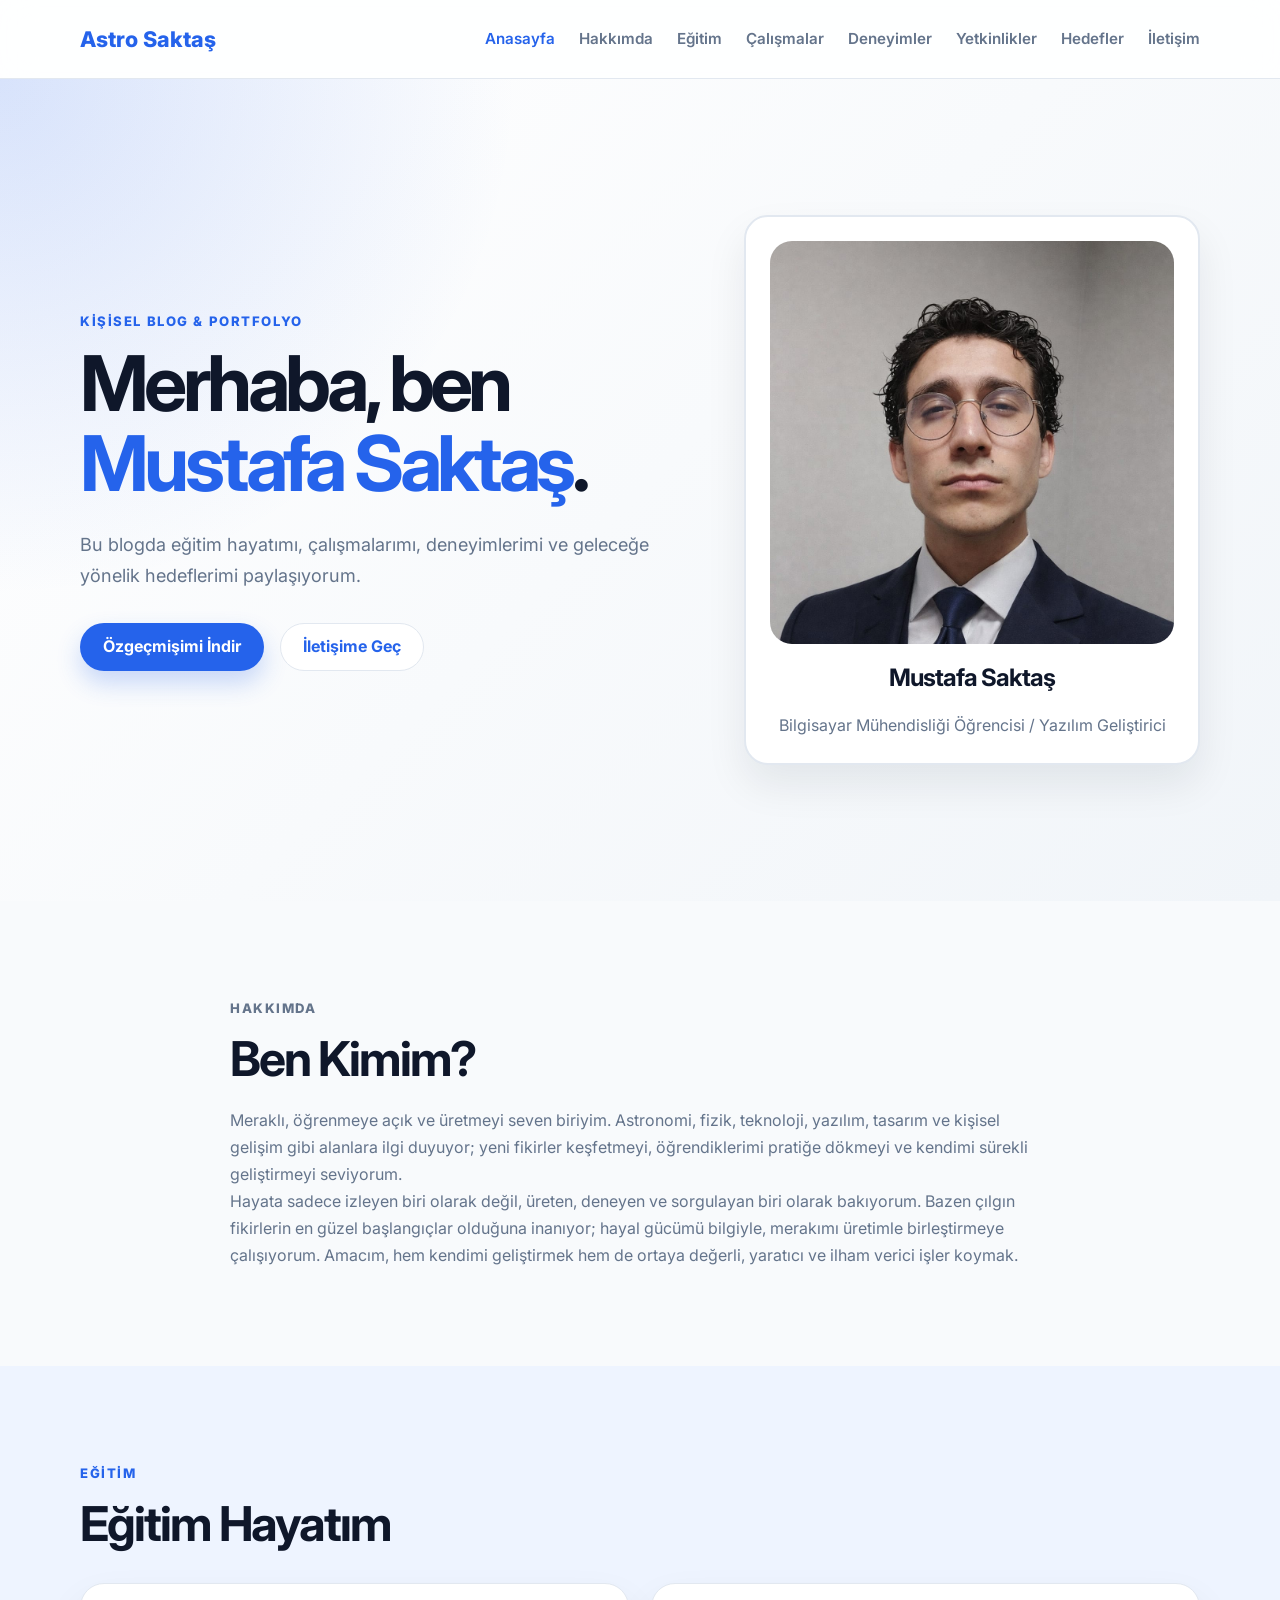
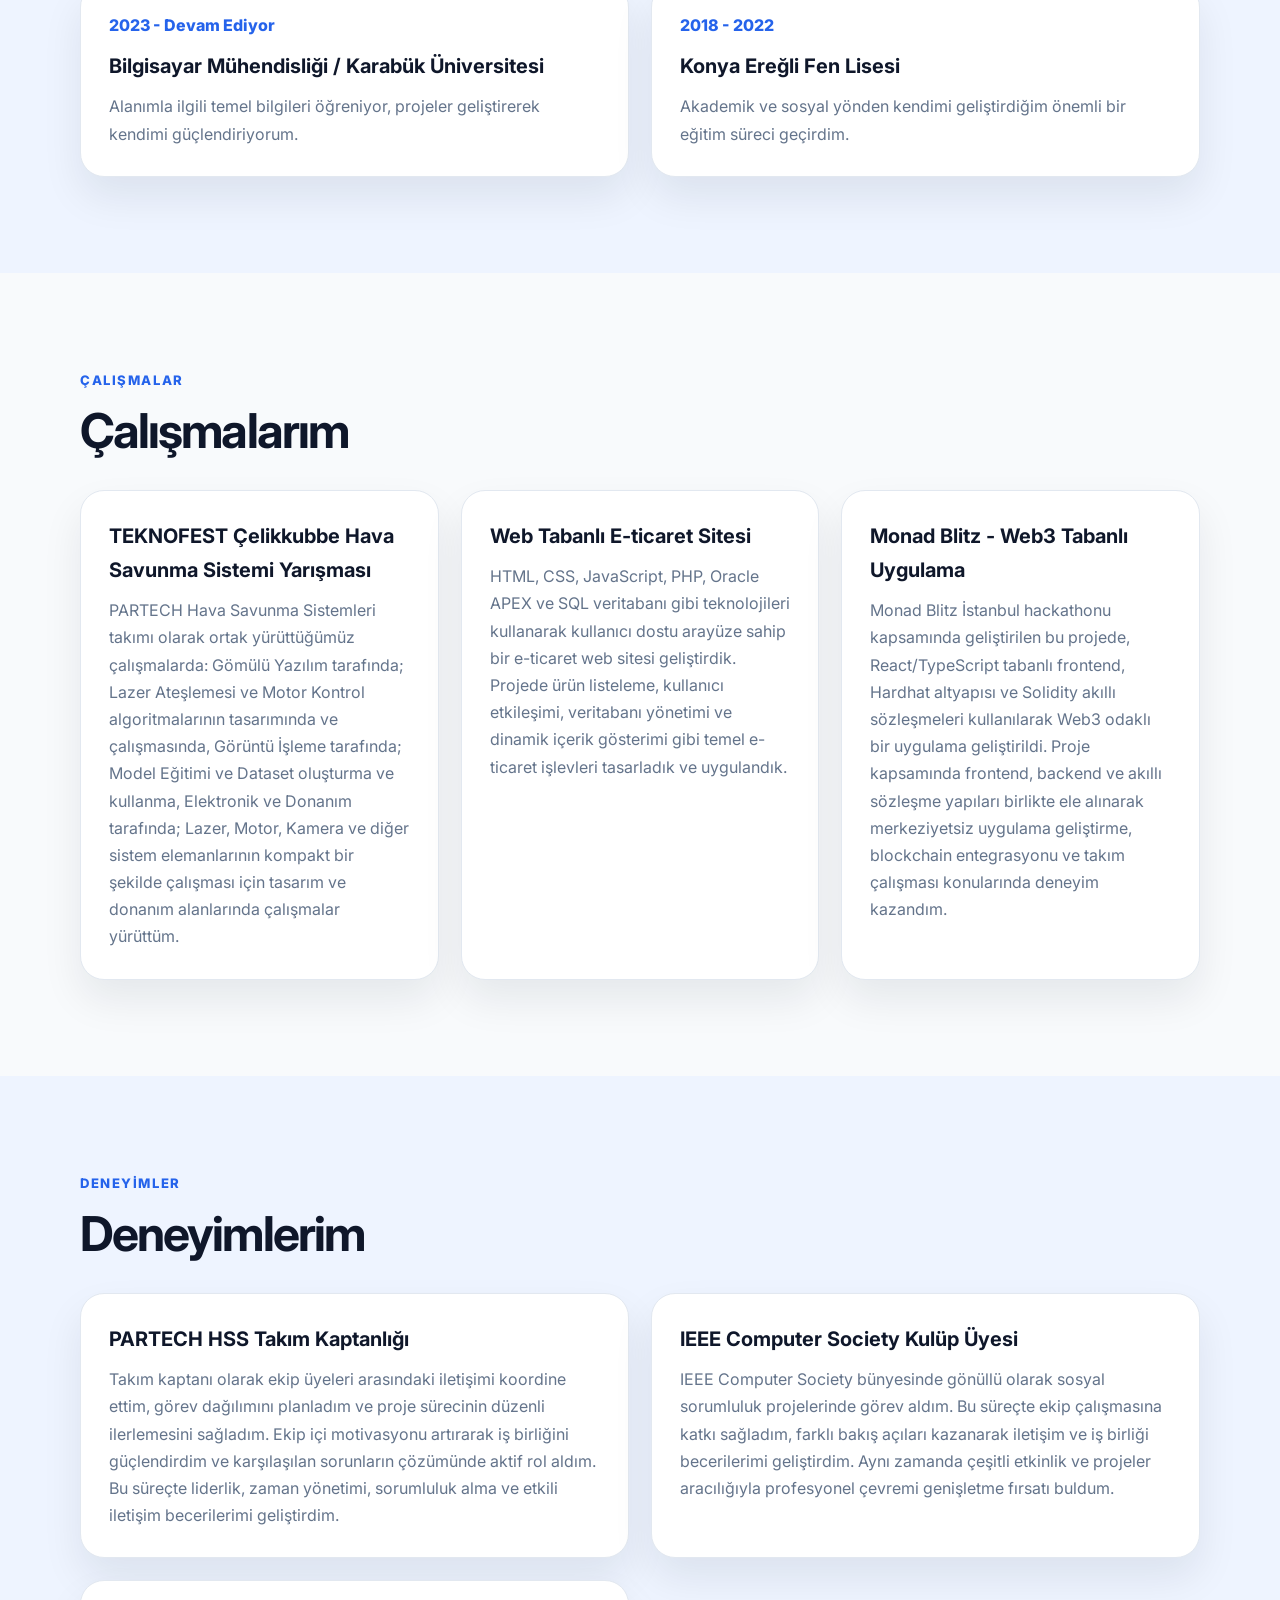
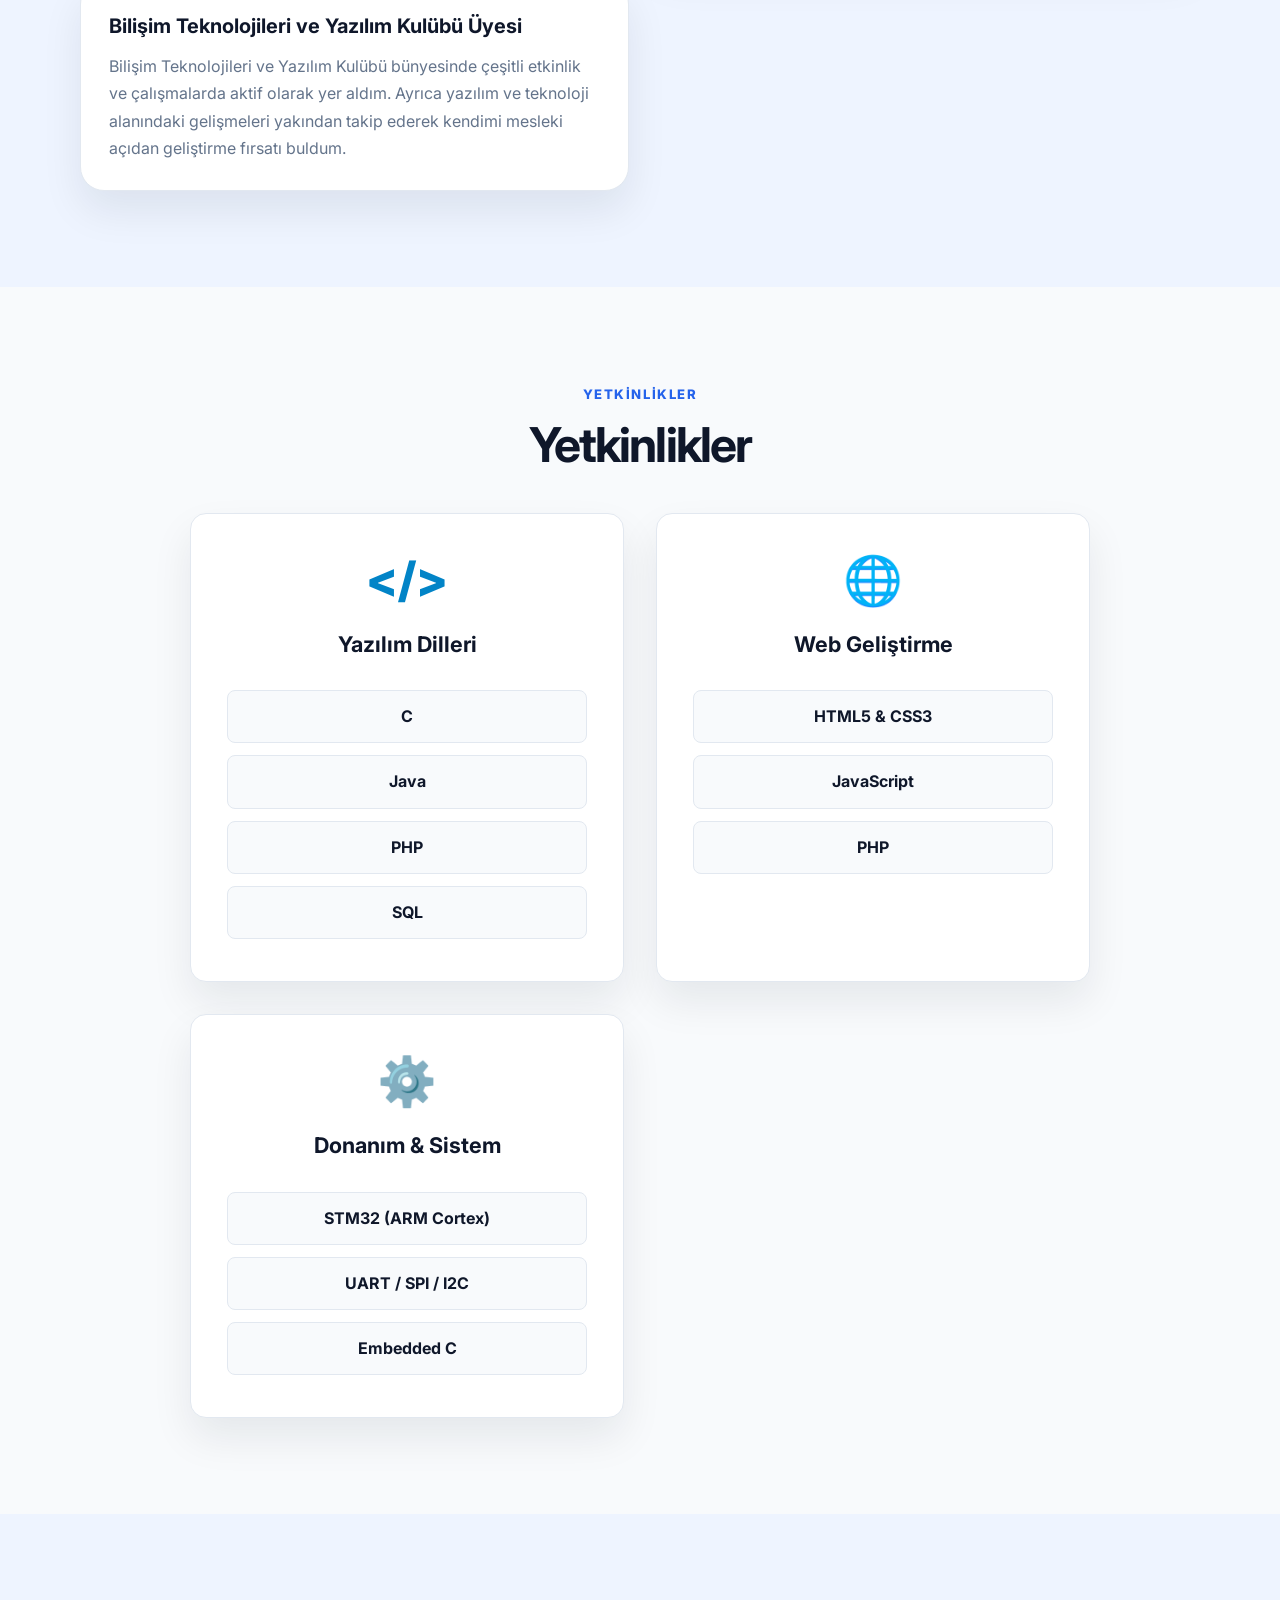
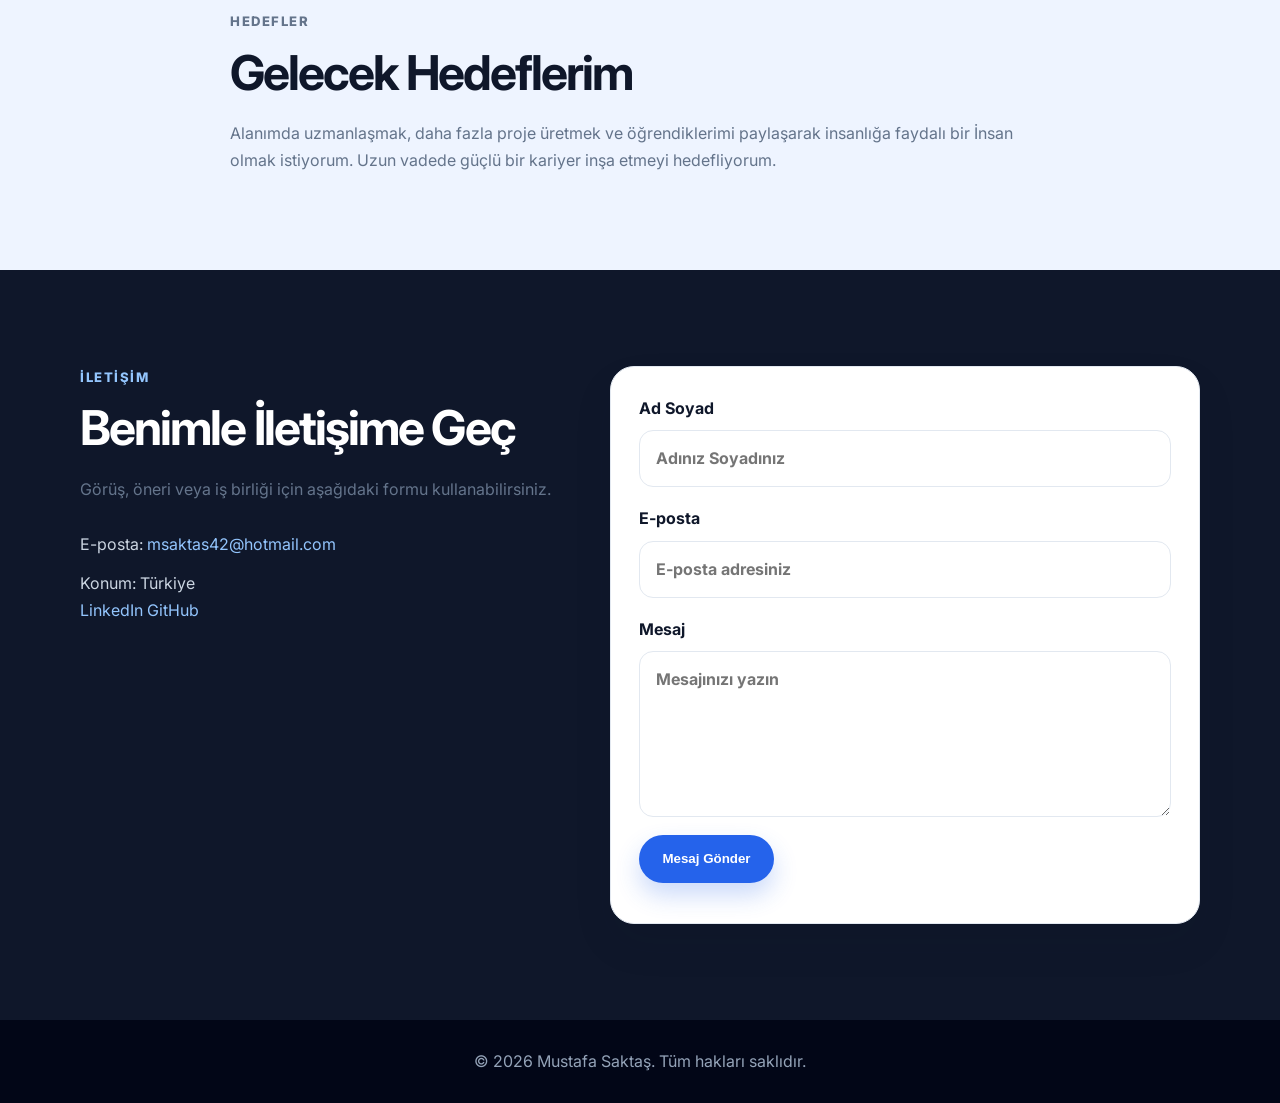
==== index.html @ 137e9236 "Profil fotoğrafı güncelleme testi" ====
<!DOCTYPE html>
<html lang="tr">
<head>
  <meta charset="UTF-8" />
  <meta name="viewport" content="width=device-width, initial-scale=1.0" />
  <title>Astro Saktaş Web Sitesi</title>
  <link rel="stylesheet" href="style.css" />
  <link rel="preconnect" href="https://fonts.googleapis.com">
  <link rel="preconnect" href="https://fonts.gstatic.com" crossorigin>
  <link href="https://fonts.googleapis.com/css2?family=Inter:wght@400;500;600;700;800&display=swap" rel="stylesheet">
</head>
<body>
  <header class="site-header">
    <nav class="navbar container">
      <a href="#anasayfa" class="logo">Astro Saktaş</a>

      <button class="menu-btn" id="menuBtn" aria-label="Menüyü Aç/Kapat">
        <span></span>
        <span></span>
        <span></span>
      </button>

      <ul class="nav-links" id="navLinks">
        <li><a href="#anasayfa">Anasayfa</a></li>
        <li><a href="#hakkimda">Hakkımda</a></li>
        <li><a href="#egitim">Eğitim</a></li>
        <li><a href="#calismalar">Çalışmalar</a></li>
        <li><a href="#deneyimler">Deneyimler</a></li>
        <li><a href="#yetkinlikler">Yetkinlikler</a></li>
        <li><a href="#hedefler">Hedefler</a></li>
        <li><a href="#iletisim">İletişim</a></li>
      </ul>
    </nav>
  </header>

  <main>
    <section id="anasayfa" class="hero section">
      <div class="container hero-grid">
        <div class="hero-content reveal">
          <p class="eyebrow">Kişisel Blog & Portfolyo</p>
          <h1>Merhaba, ben <span>Mustafa Saktaş</span>.</h1>
          <p class="hero-text">
            Bu blogda eğitim hayatımı, çalışmalarımı, deneyimlerimi ve geleceğe yönelik hedeflerimi paylaşıyorum.
          </p>
          <div class="hero-actions"> 
            <a href="assets\files\CV_Mustafa_Saktaş.pdf" class="btn primary" download>Özgeçmişimi İndir</a>
            <a href="#iletisim" class="btn secondary">İletişime Geç</a>
          </div>
        </div>

        <div class="profile-card reveal">
          <img src="assets/img/Saktas0.jpeg" alt="Profil Fotoğrafı" class="profile-img" />
          <div class="profile-info">
            <h2>Mustafa Saktaş</h2>
            <p>Bilgisayar Mühendisliği Öğrencisi / Yazılım Geliştirici</p>
          </div>
        </div>
      </div>
    </section>

    <section id="hakkimda" class="section">
      <div class="container narrow reveal">
        <p class="section-label">Hakkımda</p>
        <h2>Ben Kimim?</h2>
        <p>
          Meraklı, öğrenmeye açık ve üretmeyi seven biriyim. Astronomi, fizik, teknoloji, yazılım, tasarım ve kişisel gelişim gibi alanlara ilgi duyuyor; yeni fikirler keşfetmeyi, öğrendiklerimi pratiğe dökmeyi ve kendimi sürekli geliştirmeyi seviyorum.
        </p>
        <p> 
          Hayata sadece izleyen biri olarak değil, üreten, deneyen ve sorgulayan biri olarak bakıyorum. Bazen çılgın fikirlerin en güzel başlangıçlar olduğuna inanıyor; hayal gücümü bilgiyle, merakımı üretimle birleştirmeye çalışıyorum. Amacım, hem kendimi geliştirmek hem de ortaya değerli, yaratıcı ve ilham verici işler koymak.
        </p>
      </div>
    </section>

    <section id="egitim" class="section alt-bg">
      <div class="container reveal">
        <p class="section-label">Eğitim</p>
        <h2>Eğitim Hayatım</h2>
        <div class="timeline">
          <article class="timeline-item">
            <span>2023 - Devam Ediyor</span>
            <h3>Bilgisayar Mühendisliği / Karabük Üniversitesi</h3>
            <p>Alanımla ilgili temel bilgileri öğreniyor, projeler geliştirerek kendimi güçlendiriyorum.</p>
          </article>
          <article class="timeline-item">
            <span>2018 - 2022</span>
            <h3>Konya Ereğli Fen Lisesi</h3>
            <p>Akademik ve sosyal yönden kendimi geliştirdiğim önemli bir eğitim süreci geçirdim.</p>
          </article>
        </div>
      </div>
    </section>

    <section id="calismalar" class="section">
      <div class="container reveal">
        <p class="section-label">Çalışmalar</p>
        <h2>Çalışmalarım</h2>
        <div class="cards">
          <article class="card">
            <h3>TEKNOFEST Çelikkubbe Hava Savunma Sistemi Yarışması</h3>
            <p>PARTECH Hava Savunma Sistemleri takımı olarak ortak yürüttüğümüz çalışmalarda:
Gömülü Yazılım tarafında; Lazer Ateşlemesi ve Motor Kontrol algoritmalarının tasarımında ve çalışmasında,
Görüntü İşleme tarafında; Model Eğitimi ve Dataset oluşturma ve kullanma,
Elektronik ve Donanım tarafında; Lazer, Motor, Kamera ve diğer sistem elemanlarının kompakt bir şekilde çalışması için tasarım ve donanım alanlarında çalışmalar yürüttüm.</p>
          </article>
          <article class="card">
            <h3>Web Tabanlı E-ticaret Sitesi</h3>
            <p>HTML, CSS, JavaScript, PHP, Oracle APEX ve SQL veritabanı gibi teknolojileri kullanarak kullanıcı dostu arayüze sahip bir e-ticaret web sitesi geliştirdik. Projede ürün listeleme, kullanıcı etkileşimi, veritabanı yönetimi ve dinamik içerik gösterimi gibi temel e-ticaret işlevleri tasarladık ve uygulandık. </p>
          </article>
          <article class="card">
            <h3>Monad Blitz - Web3 Tabanlı Uygulama</h3>
            <p>Monad Blitz İstanbul hackathonu kapsamında geliştirilen bu projede, React/TypeScript tabanlı frontend, Hardhat altyapısı ve Solidity akıllı sözleşmeleri kullanılarak Web3 odaklı bir uygulama geliştirildi. Proje kapsamında frontend, backend ve akıllı sözleşme yapıları birlikte ele alınarak merkeziyetsiz uygulama geliştirme, blockchain entegrasyonu ve takım çalışması konularında deneyim kazandım.</p>
          </article>
        </div>
      </div>
    </section>

    <section id="deneyimler" class="section alt-bg">
      <div class="container reveal">
        <p class="section-label">Deneyimler</p>
        <h2>Deneyimlerim</h2>
        <div class="experience-list">
          <article>
            <h3>PARTECH HSS Takım Kaptanlığı</h3>
            <p>Takım kaptanı olarak ekip üyeleri arasındaki iletişimi koordine ettim, görev dağılımını planladım ve proje sürecinin düzenli ilerlemesini sağladım. Ekip içi motivasyonu artırarak iş birliğini güçlendirdim ve karşılaşılan sorunların çözümünde aktif rol aldım. Bu süreçte liderlik, zaman yönetimi, sorumluluk alma ve etkili iletişim becerilerimi geliştirdim.</p>
          </article>
          <article>
            <h3>IEEE Computer Society Kulüp Üyesi</h3>
            <p>IEEE Computer Society bünyesinde gönüllü olarak sosyal sorumluluk projelerinde görev aldım. Bu süreçte ekip çalışmasına katkı sağladım, farklı bakış açıları kazanarak iletişim ve iş birliği becerilerimi geliştirdim. Aynı zamanda çeşitli etkinlik ve projeler aracılığıyla profesyonel çevremi genişletme fırsatı buldum.</p>
          </article>
          <article>
            <h3>Bilişim Teknolojileri ve Yazılım Kulübü Üyesi</h3>
            <p>Bilişim Teknolojileri ve Yazılım Kulübü bünyesinde çeşitli etkinlik ve çalışmalarda aktif olarak yer aldım. Ayrıca yazılım ve teknoloji alanındaki gelişmeleri yakından takip ederek kendimi mesleki açıdan geliştirme fırsatı buldum.</p>
          </article>
        </div>
      </div>
    </section>

    <section id="yetkinlikler" class="section skills-section">
      <div class="container reveal">
        <p class="section-label">Yetkinlikler</p>
        <h2>Yetkinlikler</h2>
      
        <div class="skills-grid">
          <article class="skill-card">
            <div class="skill-icon">&lt;/&gt;</div>
            <h3>Yazılım Dilleri</h3>
          
            <div class="skill-list">
              <span>C</span>
              <span>Java</span>
              <span>PHP</span>
              <span>SQL</span>
            </div>
          </article>
        
          <article class="skill-card">
            <div class="skill-icon">🌐</div>
            <h3>Web Geliştirme</h3>
          
            <div class="skill-list">
              <span>HTML5 & CSS3</span>
              <span>JavaScript</span>
              <span>PHP</span>
            </div>
          </article>
        
          <article class="skill-card">
            <div class="skill-icon">⚙️</div>
            <h3>Donanım & Sistem</h3>
          
            <div class="skill-list">
              <span>STM32 (ARM Cortex)</span>
              <span>UART / SPI / I2C</span>
              <span>Embedded C</span>
            </div>
          </article>
        </div>
      </div>
    </section>

    <section id="hedefler" class="section alt-bg">
      <div class="container narrow reveal">
        <p class="section-label">Hedefler</p>
        <h2>Gelecek Hedeflerim</h2>
        <p>
          Alanımda uzmanlaşmak, daha fazla proje üretmek ve öğrendiklerimi paylaşarak insanlığa faydalı bir İnsan olmak istiyorum. Uzun vadede güçlü bir kariyer inşa etmeyi hedefliyorum.
        </p>
      </div>
    </section>

    <section id="iletisim" class="section contact-section">
      <div class="container contact-grid reveal">
        <div>
          <p class="section-label">İletişim</p>
          <h2>Benimle İletişime Geç</h2>
          <p>Görüş, öneri veya iş birliği için aşağıdaki formu kullanabilirsiniz.</p>
          <ul class="contact-info">
            <li>E-posta: <a href="mailto:msaktas42@hotmail.com">msaktas42@hotmail.com</a></li>
            <li>Konum: Türkiye</li>
          </ul>

          <div class="social-links">
            <a href="https://www.linkedin.com/in/msaktas" target="_blank" rel="noopener noreferrer">
              LinkedIn
            </a>
            <a href="https://github.com/MustafaSaktas" target="_blank" rel="noopener noreferrer">
              GitHub
            </a>
          </div>
        </div>

        <form class="contact-form" id="contactForm">
          <label>
            Ad Soyad
            <input type="text" name="name" placeholder="Adınız Soyadınız" required />
          </label>
          <label>
            E-posta
            <input type="email" name="email" placeholder="E-posta adresiniz" required />
          </label>
          <label>
            Mesaj
            <textarea name="message" rows="5" placeholder="Mesajınızı yazın" required></textarea>
          </label>
          <button type="submit" class="btn primary">Mesaj Gönder</button>
          <p class="form-message" id="formMessage"></p>
        </form>
      </div>
    </section>
  </main>

  <footer class="footer">
    <div class="container">
      <p>© <span id="year"></span> Mustafa Saktaş. Tüm hakları saklıdır.</p>
    </div>
  </footer>

  <script src="script.js"></script>
</body>
</html>
---- style.css ----
:root {
  --bg: #f8fafc;
  --surface: #ffffff;
  --text: #0f172a;
  --muted: #64748b;
  --primary: #2563eb;
  --primary-dark: #1d4ed8;
  --border: #e2e8f0;
  --shadow: 0 20px 40px rgba(15, 23, 42, 0.08);
  --radius: 24px;
}

* {
  box-sizing: border-box;
  margin: 0;
  padding: 0;
}

html {
  scroll-behavior: smooth;
}

body {
  font-family: "Inter", Arial, sans-serif;
  background: var(--bg);
  color: var(--text);
  line-height: 1.7;
}

img {
  max-width: 100%;
  display: block;
}

a {
  color: inherit;
  text-decoration: none;
}

.container {
  width: min(1120px, 92%);
  margin: 0 auto;
}

.narrow {
  max-width: 820px;
}

.section {
  padding: 96px 0;
}

.alt-bg {
  background: #eef4ff;
}

.site-header {
  position: sticky;
  top: 0;
  z-index: 100;
  background: rgba(255, 255, 255, 0.86);
  backdrop-filter: blur(16px);
  border-bottom: 1px solid var(--border);
}

.navbar {
  min-height: 78px;
  display: flex;
  align-items: center;
  justify-content: space-between;
}

.logo {
  font-weight: 800;
  font-size: 1.35rem;
  color: var(--primary);
}

.nav-links {
  list-style: none;
  display: flex;
  align-items: center;
  gap: 24px;
}

.nav-links a {
  font-size: 0.95rem;
  font-weight: 600;
  color: var(--muted);
  transition: color 0.2s ease;
}

.nav-links a:hover,
.nav-links a.active {
  color: var(--primary);
}

.menu-btn {
  display: none;
  flex-direction: column;
  gap: 5px;
  border: 0;
  background: transparent;
  cursor: pointer;
}

.menu-btn span {
  width: 28px;
  height: 3px;
  border-radius: 999px;
  background: var(--text);
}

.hero {
  min-height: calc(100vh - 78px);
  display: flex;
  align-items: center;
  background:
    radial-gradient(circle at top left, rgba(37, 99, 235, 0.18), transparent 34%),
    linear-gradient(135deg, #ffffff 0%, #f1f5f9 100%);
}

.hero-grid {
  display: grid;
  grid-template-columns: 1.15fr 0.85fr;
  gap: 48px;
  align-items: center;
}

.eyebrow,
.section-label {
  color: var(--primary);
  font-weight: 800;
  text-transform: uppercase;
  letter-spacing: 0.12em;
  font-size: 0.82rem;
  margin-bottom: 12px;
}

.hero h1 {
  font-size: clamp(2.4rem, 6vw, 5rem);
  line-height: 1.05;
  letter-spacing: -0.06em;
  margin-bottom: 24px;
}

.hero h1 span {
  color: var(--primary);
}

.hero-text {
  color: var(--muted);
  font-size: 1.13rem;
  max-width: 620px;
  margin-bottom: 32px;
}

.hero-actions {
  display: flex;
  gap: 16px;
  flex-wrap: wrap;
}

.btn {
  display: inline-flex;
  align-items: center;
  justify-content: center;
  min-height: 48px;
  padding: 0 22px;
  border-radius: 999px;
  font-weight: 700;
  border: 1px solid transparent;
  cursor: pointer;
  transition: transform 0.2s ease, box-shadow 0.2s ease, background 0.2s ease;
}

.btn:hover {
  transform: translateY(-2px);
}

.btn.primary {
  color: #ffffff;
  background: var(--primary);
  box-shadow: 0 12px 24px rgba(37, 99, 235, 0.24);
}

.btn.primary:hover {
  background: var(--primary-dark);
}

.btn.secondary {
  background: #ffffff;
  color: var(--primary);
  border-color: var(--border);
}

.profile-card {
  background: var(--surface);
  border: 2px solid var(--border);
  border-radius: var(--radius);
  padding: 24px;
  box-shadow: var(--shadow);
  text-align: center;
}

.profile-img {
  width: 100%;
  aspect-ratio: 1 / 1;
  object-fit: cover;
  border-radius: 22px;
  background: #dbeafe;
}

.profile-info {
  padding-top: 20px;
}

.profile-info h2 {
  font-size: 1.5rem;
}

.profile-info p {
  color: var(--muted);
}

h2 {
  font-size: clamp(2rem, 4vw, 3rem);
  line-height: 1.15;
  letter-spacing: -0.04em;
  margin-bottom: 20px;
}

.timeline,
.cards,
.experience-list {
  display: grid;
  gap: 22px;
  margin-top: 32px;
}

.timeline {
  grid-template-columns: repeat(2, 1fr);
}

.cards {
  grid-template-columns: repeat(3, 1fr);
}

.experience-list {
  grid-template-columns: repeat(2, 1fr);
}

.timeline-item,
.card,
.experience-list article,
.contact-form {
  background: var(--surface);
  border: 1px solid var(--border);
  border-radius: var(--radius);
  padding: 28px;
  box-shadow: var(--shadow);
}

.timeline-item span {
  display: inline-block;
  color: var(--primary);
  font-weight: 800;
  margin-bottom: 10px;
}

.card h3,
.timeline-item h3,
.experience-list h3 {
  margin-bottom: 10px;
  font-size: 1.25rem;
}

.card p,
.timeline-item p,
.experience-list p,
.narrow p,
.contact-grid p {
  color: var(--muted);
}

.contact-section {
  background: #0f172a;
  color: #ffffff;
}

.contact-section .section-label,
.contact-section a {
  color: #93c5fd;
}

.contact-grid {
  display: grid;
  grid-template-columns: 0.9fr 1.1fr;
  gap: 48px;
  align-items: start;
}

.contact-info {
  list-style: none;
  margin-top: 28px;
  display: grid;
  gap: 12px;
  color: #cbd5e1;
}

.contact-form {
  color: var(--text);
}

.contact-form label {
  display: grid;
  gap: 8px;
  font-weight: 700;
  margin-bottom: 18px;
}

input,
textarea {
  width: 100%;
  border: 1px solid var(--border);
  border-radius: 14px;
  padding: 14px 16px;
  font: inherit;
  outline: none;
  transition: border 0.2s ease, box-shadow 0.2s ease;
}

input:focus,
textarea:focus {
  border-color: var(--primary);
  box-shadow: 0 0 0 4px rgba(37, 99, 235, 0.12);
}

.form-message {
  margin-top: 12px;
  color: var(--primary) !important;
  font-weight: 700;
}

.footer {
  padding: 28px 0;
  background: #020617;
  color: #94a3b8;
  text-align: center;
}

.reveal {
  opacity: 0;
  transform: translateY(24px);
  transition: opacity 0.7s ease, transform 0.7s ease;
}

.reveal.visible {
  opacity: 1;
  transform: translateY(0);
}

@media (max-width: 900px) {
  .menu-btn {
    display: flex;
  }

  .nav-links {
    position: absolute;
    top: 78px;
    left: 0;
    right: 0;
    padding: 24px;
    background: #ffffff;
    border-bottom: 1px solid var(--border);
    flex-direction: column;
    align-items: flex-start;
    transform: translateY(-130%);
    opacity: 0;
    pointer-events: none;
    transition: 0.25s ease;
  }

  .nav-links.open {
    transform: translateY(0);
    opacity: 1;
    pointer-events: auto;
  }

  .hero-grid,
  .contact-grid,
  .timeline,
  .cards,
  .experience-list {
    grid-template-columns: 1fr;
  }

  .hero {
    padding-top: 56px;
  }
}

@media (max-width: 560px) {
  .section {
    padding: 72px 0;
  }

  .hero-actions {
    flex-direction: column;
  }

  .btn {
    width: 100%;
  }
}

.card,
.timeline-item,
.experience-list article,
.profile-card,
.skill-card {
  transition: transform 0.25s ease, box-shadow 0.25s ease, border-color 0.25s ease;
}

.card:hover,
.timeline-item:hover,
.experience-list article:hover,
.profile-card:hover,
.skill-card:hover {
  transform: translateY(-8px);
  border-color: rgba(37, 99, 235, 0.45);
  box-shadow: 0 24px 50px rgba(37, 99, 235, 0.14);
}

.skills-section {
  background: #f8fafc;
}

.skills-section h2,
.skills-section .section-label {
  text-align: center;
}

.skills-grid {
  display: grid;
  grid-template-columns: repeat(2, minmax(260px, 1fr));
  gap: 32px;
  margin-top: 40px;
  max-width: 900px;
  margin-left: auto;
  margin-right: auto;
}

.skill-card {
  background: var(--surface);
  border: 1px solid var(--border);
  border-radius: 16px;
  padding: 42px 36px;
  text-align: center;
  box-shadow: var(--shadow);
}

.skill-icon {
  color: #0284c7;
  font-size: 3rem;
  line-height: 1;
  margin-bottom: 22px;
  font-weight: 800;
}

.skill-card h3 {
  font-size: 1.35rem;
  margin-bottom: 28px;
  color: var(--text);
}

.skill-list {
  display: grid;
  gap: 12px;
}

.skill-list span {
  display: block;
  padding: 12px 16px;
  border: 1px solid var(--border);
  border-radius: 8px;
  background: #f8fafc;
  color: var(--text);
  font-weight: 700;
  transition: transform 0.25s ease, color 0.25s ease, border-color 0.25s ease, background 0.25s ease;
}

.skill-list span:hover {
  color: var(--primary);
  border-color: rgba(37, 99, 235, 0.6);
  background: #eff6ff;
  transform: translateY(-2px);
}

.skill-card:nth-child(3) {
  grid-column: 1 / 2;
}

@media (max-width: 768px) {
  .skills-grid {
    grid-template-columns: 1fr;
  }

  .skill-card:nth-child(3) {
    grid-column: auto;
  }

  .skill-card {
    padding: 34px 24px;
  }
}
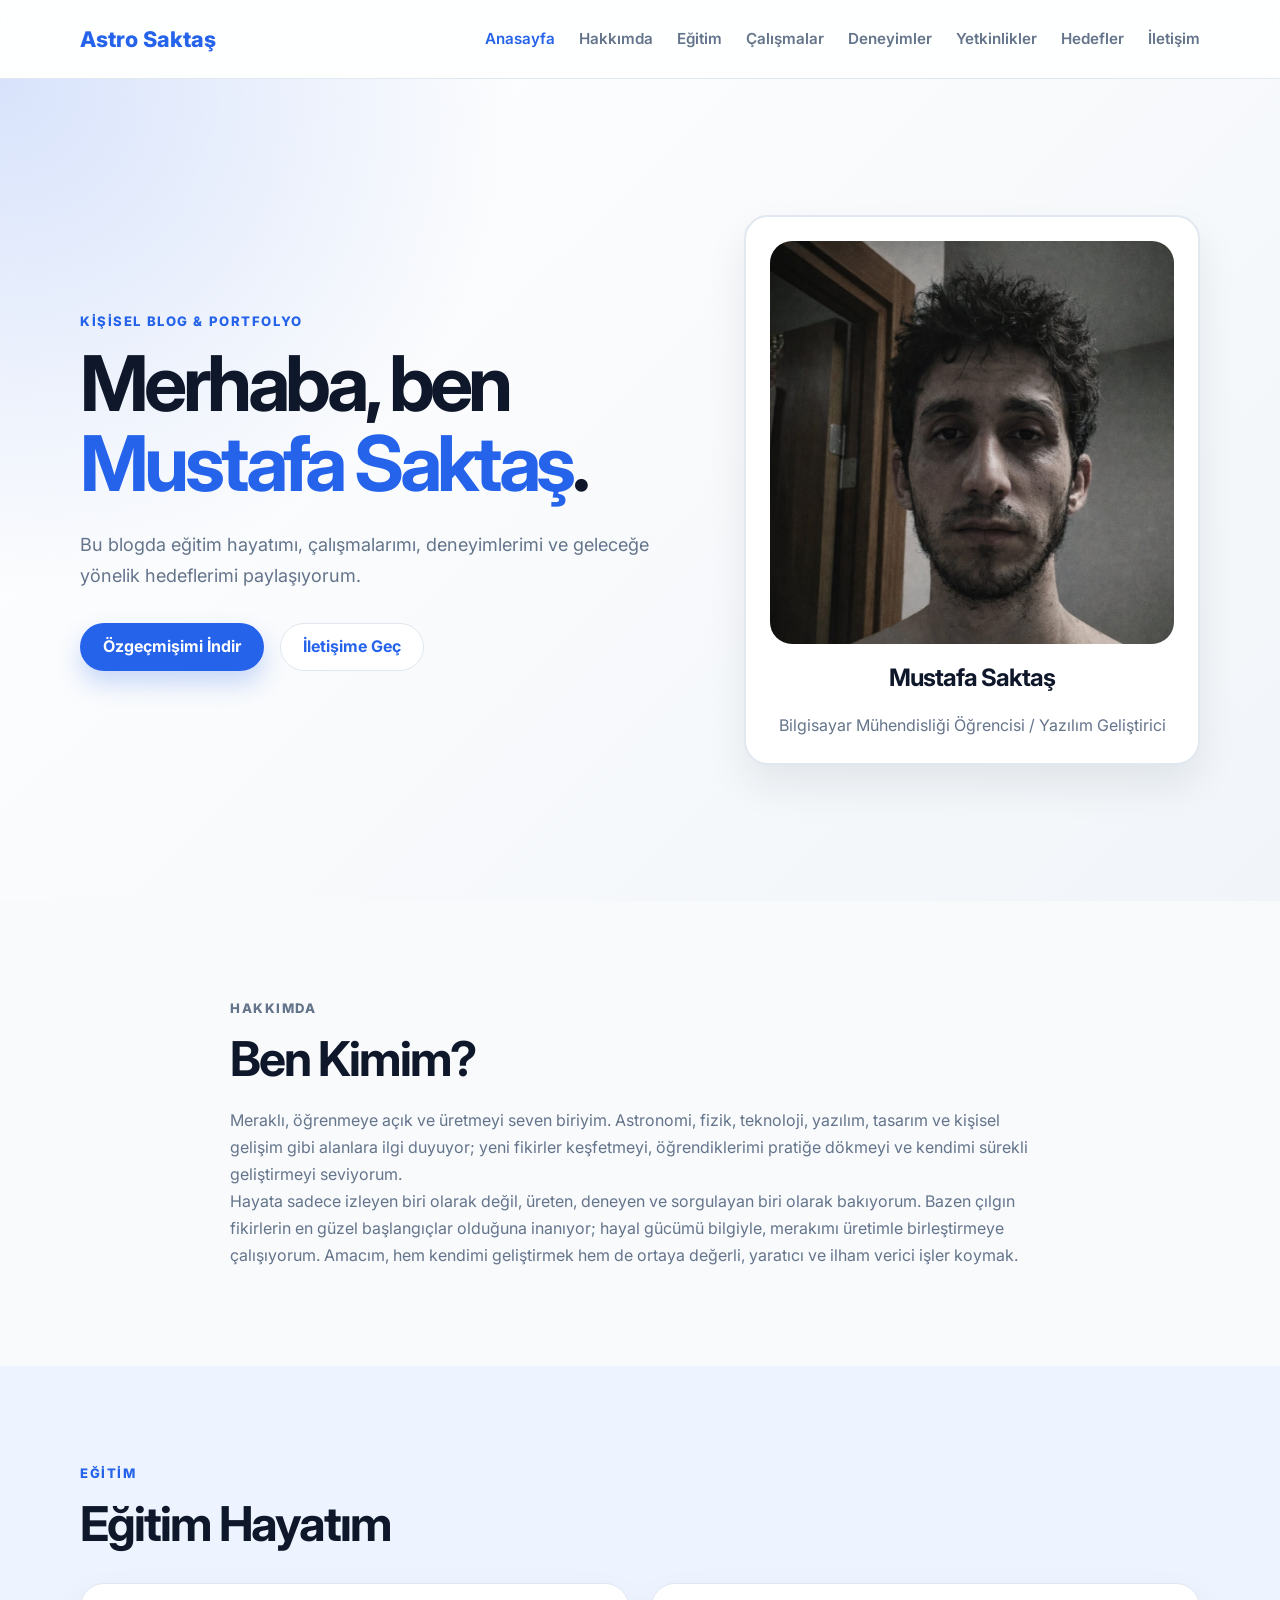
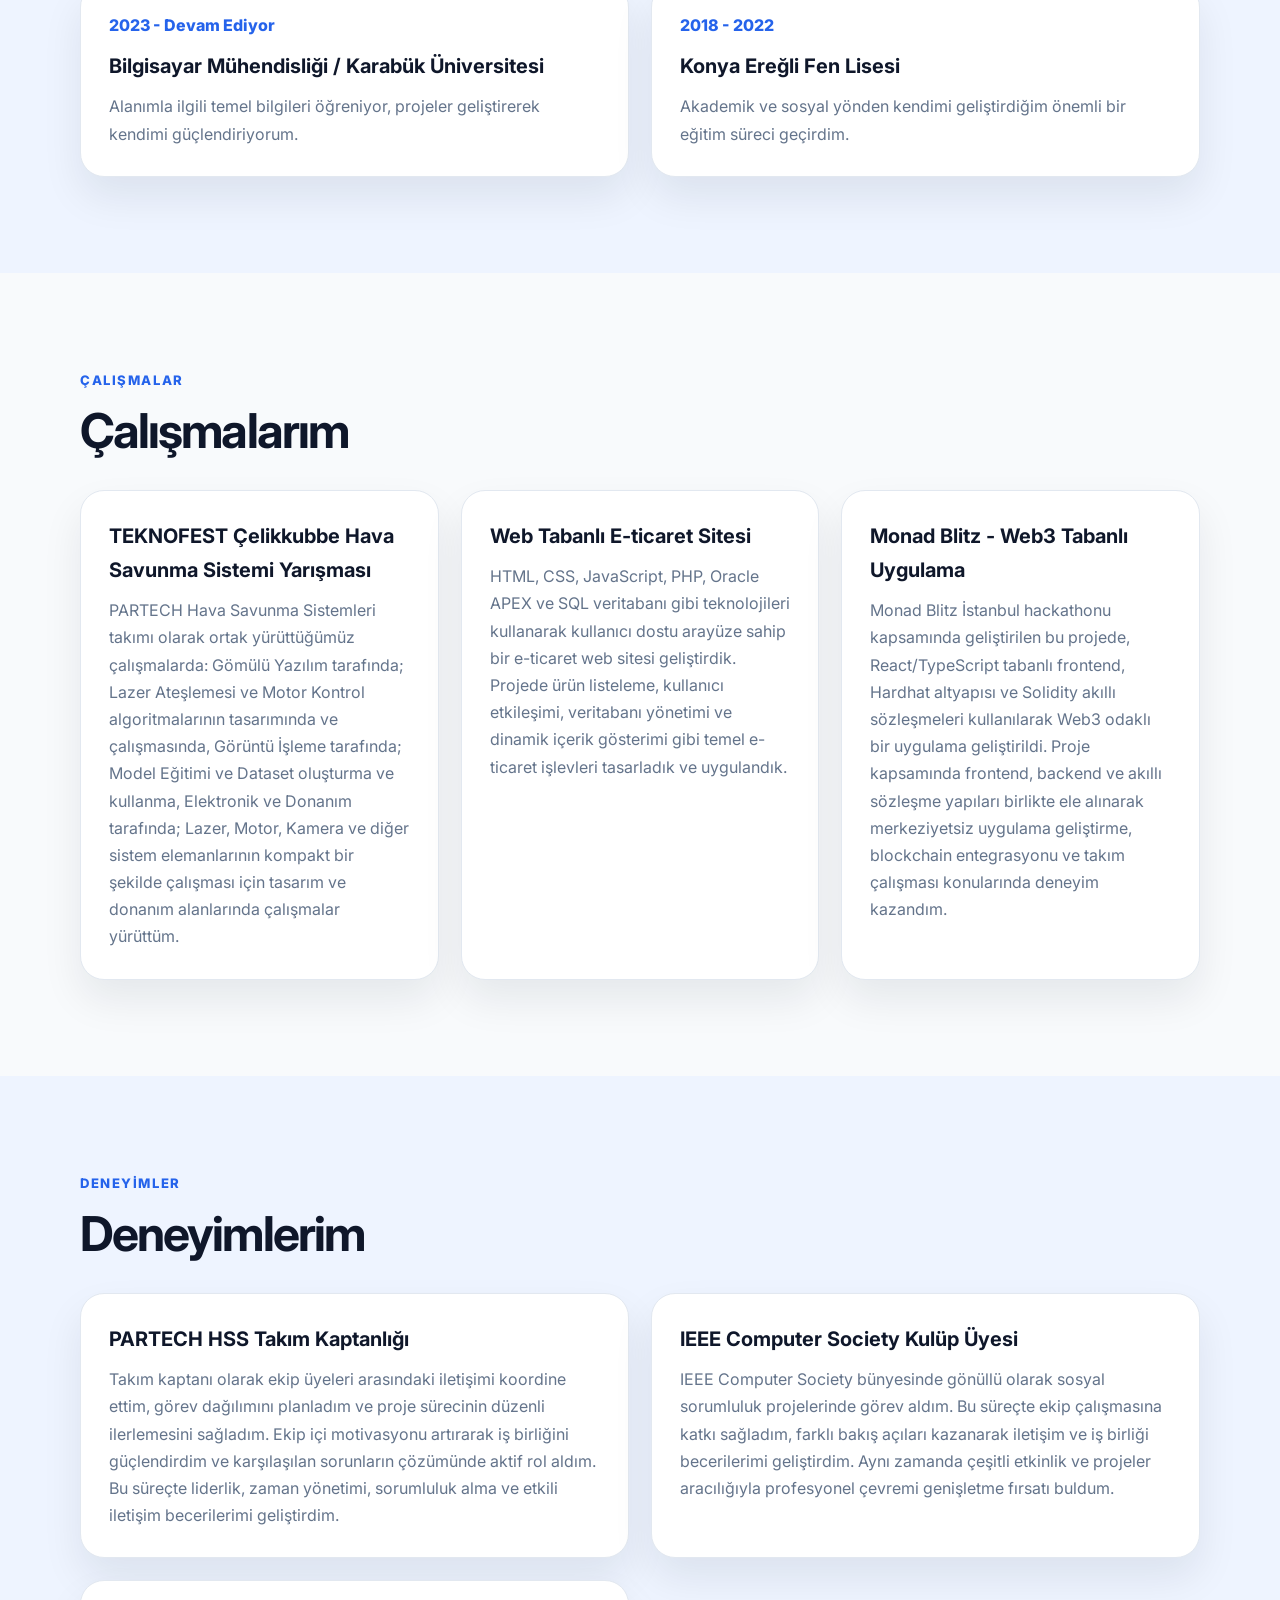
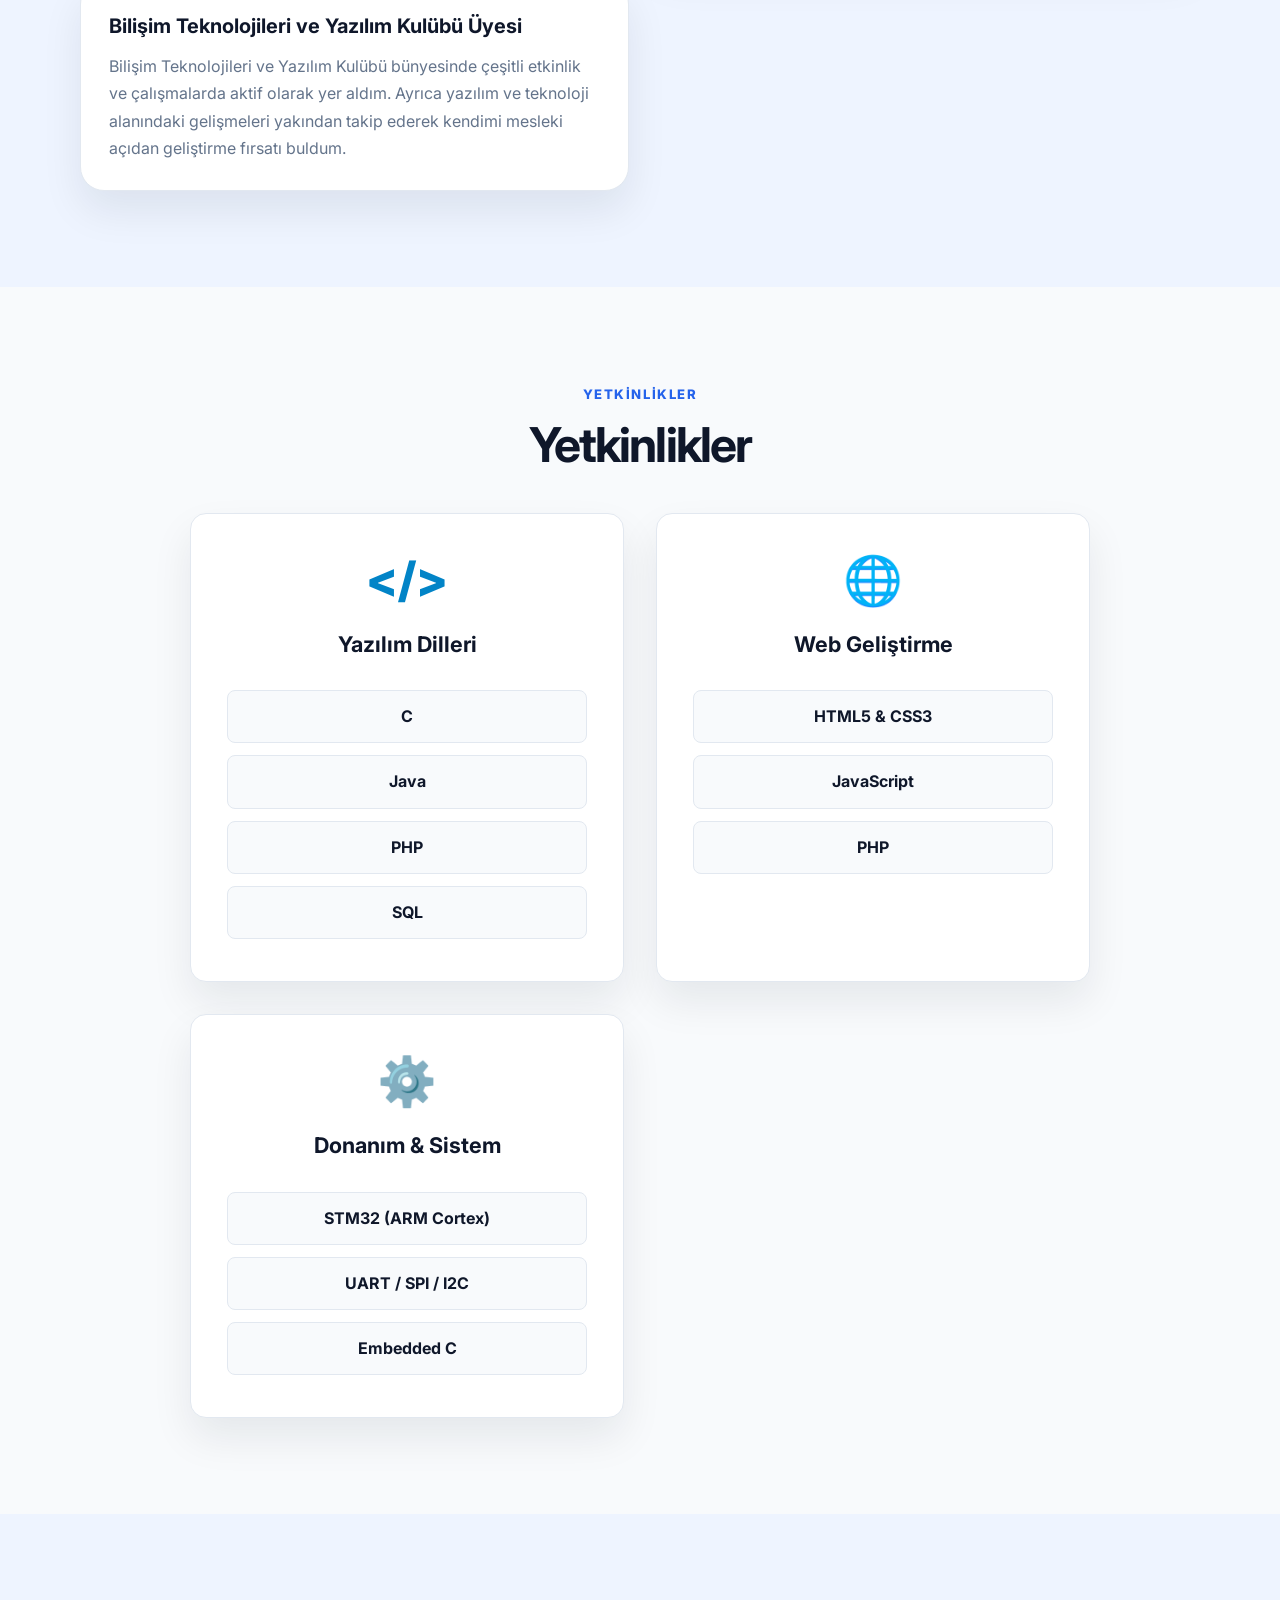
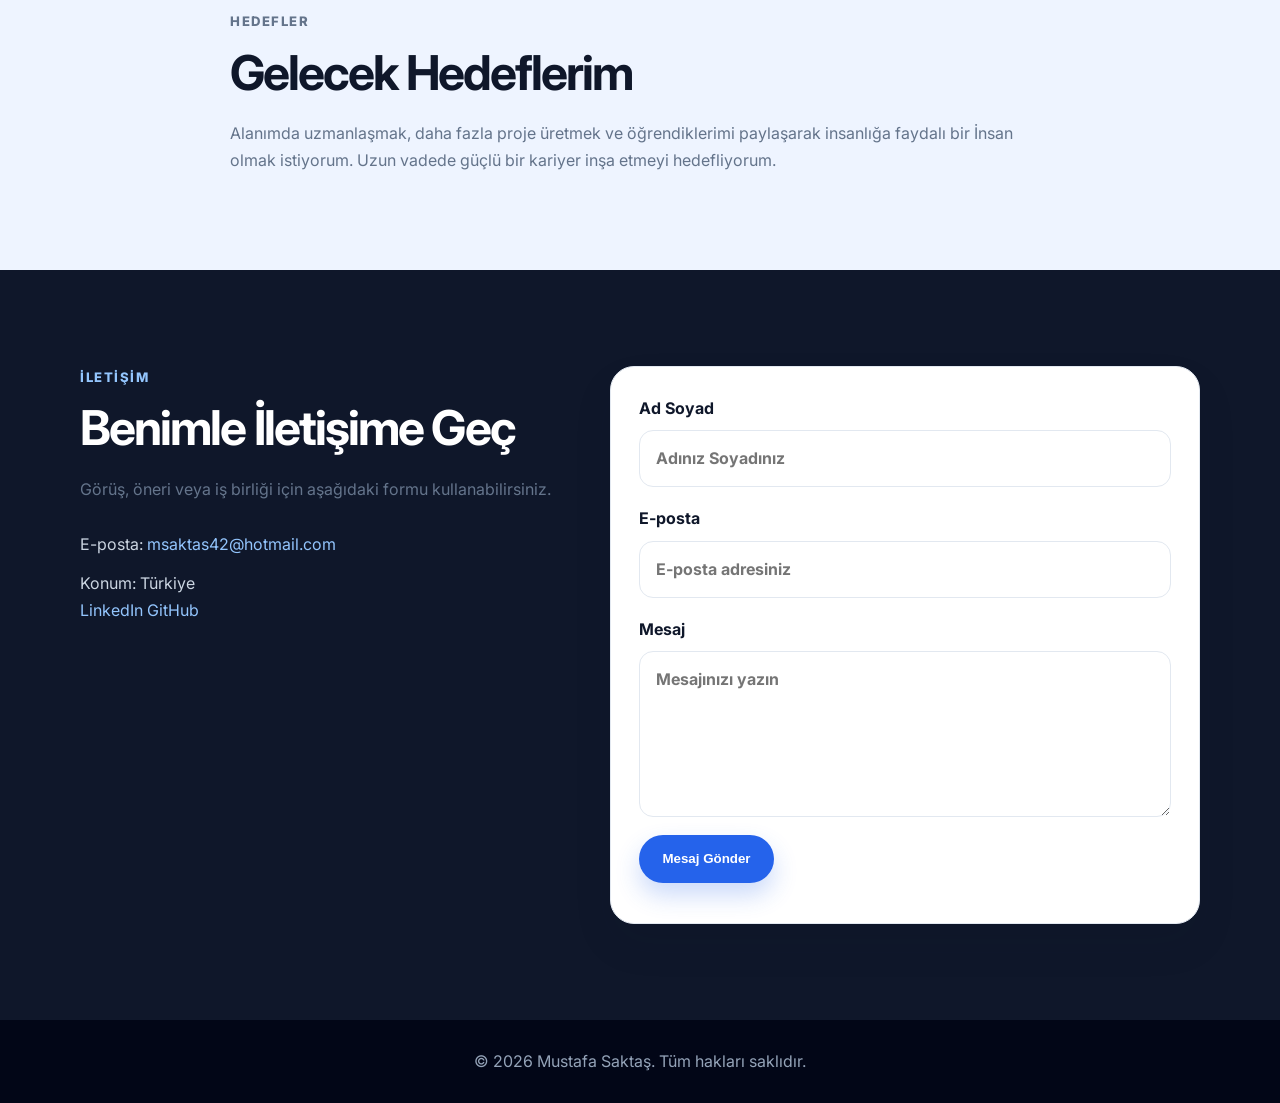
==== commit 47291f44: "Fotoğraf güncellemesi test2" ====
--- a/index.html
+++ b/index.html
@@ -49,7 +49,7 @@
         </div>
 
         <div class="profile-card reveal">
-          <img src="assets/img/Saktas0.jpeg" alt="Profil Fotoğrafı" class="profile-img" />
+          <img src="assets/img/Saktas1.jpeg" alt="Profil Fotoğrafı" class="profile-img" />
           <div class="profile-info">
             <h2>Mustafa Saktaş</h2>
             <p>Bilgisayar Mühendisliği Öğrencisi / Yazılım Geliştirici</p>
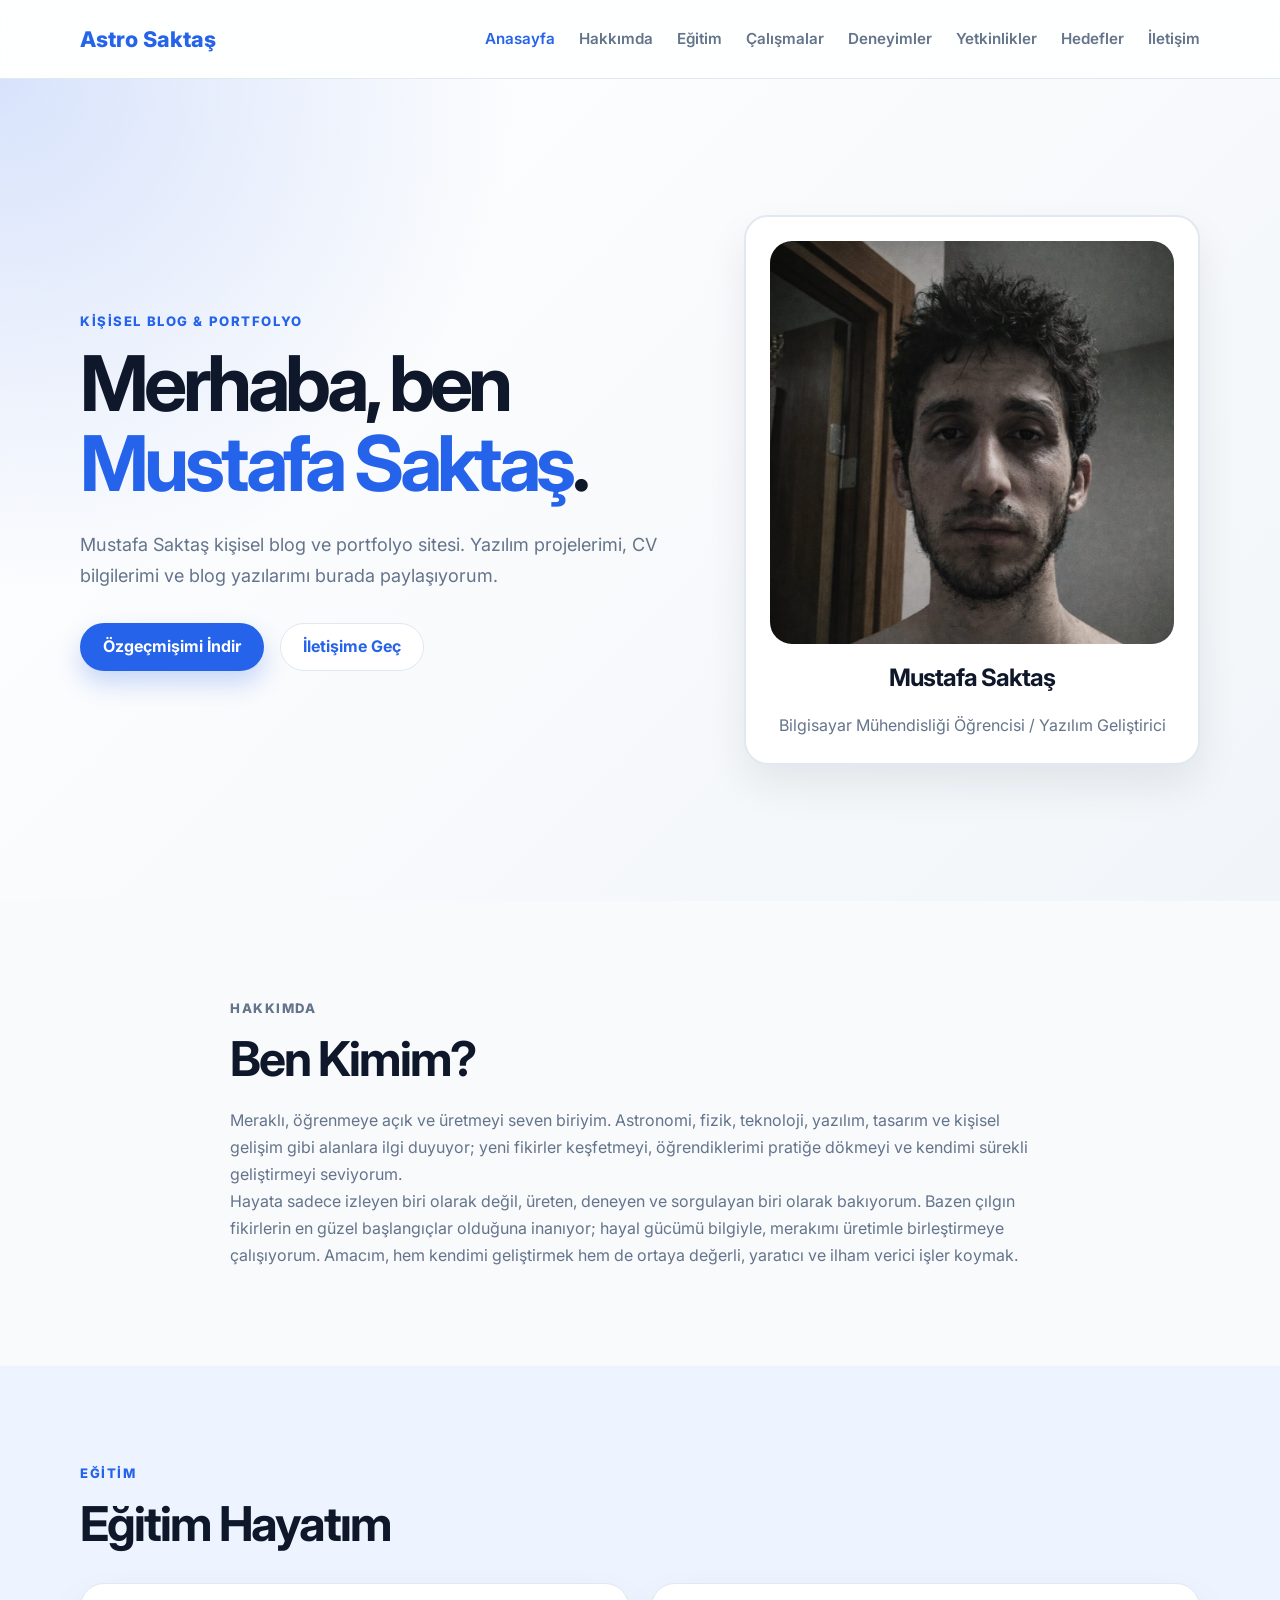
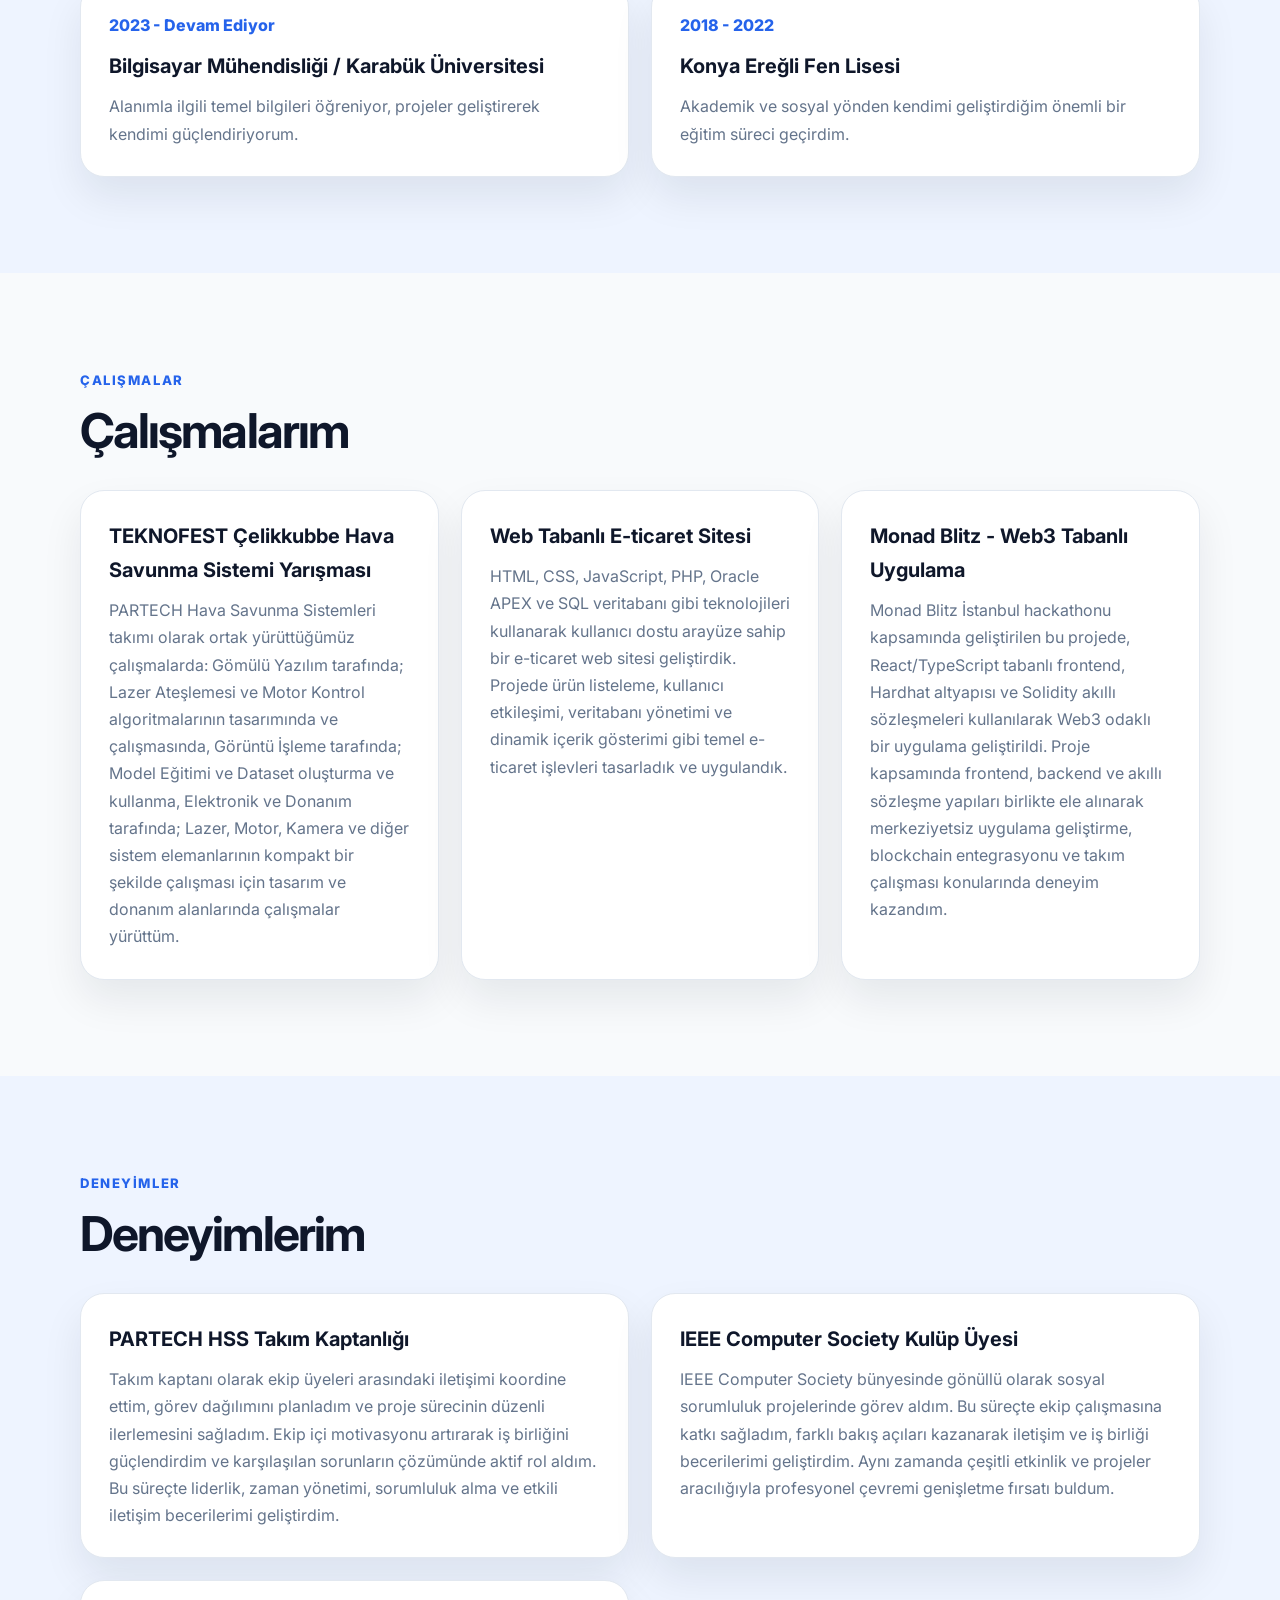
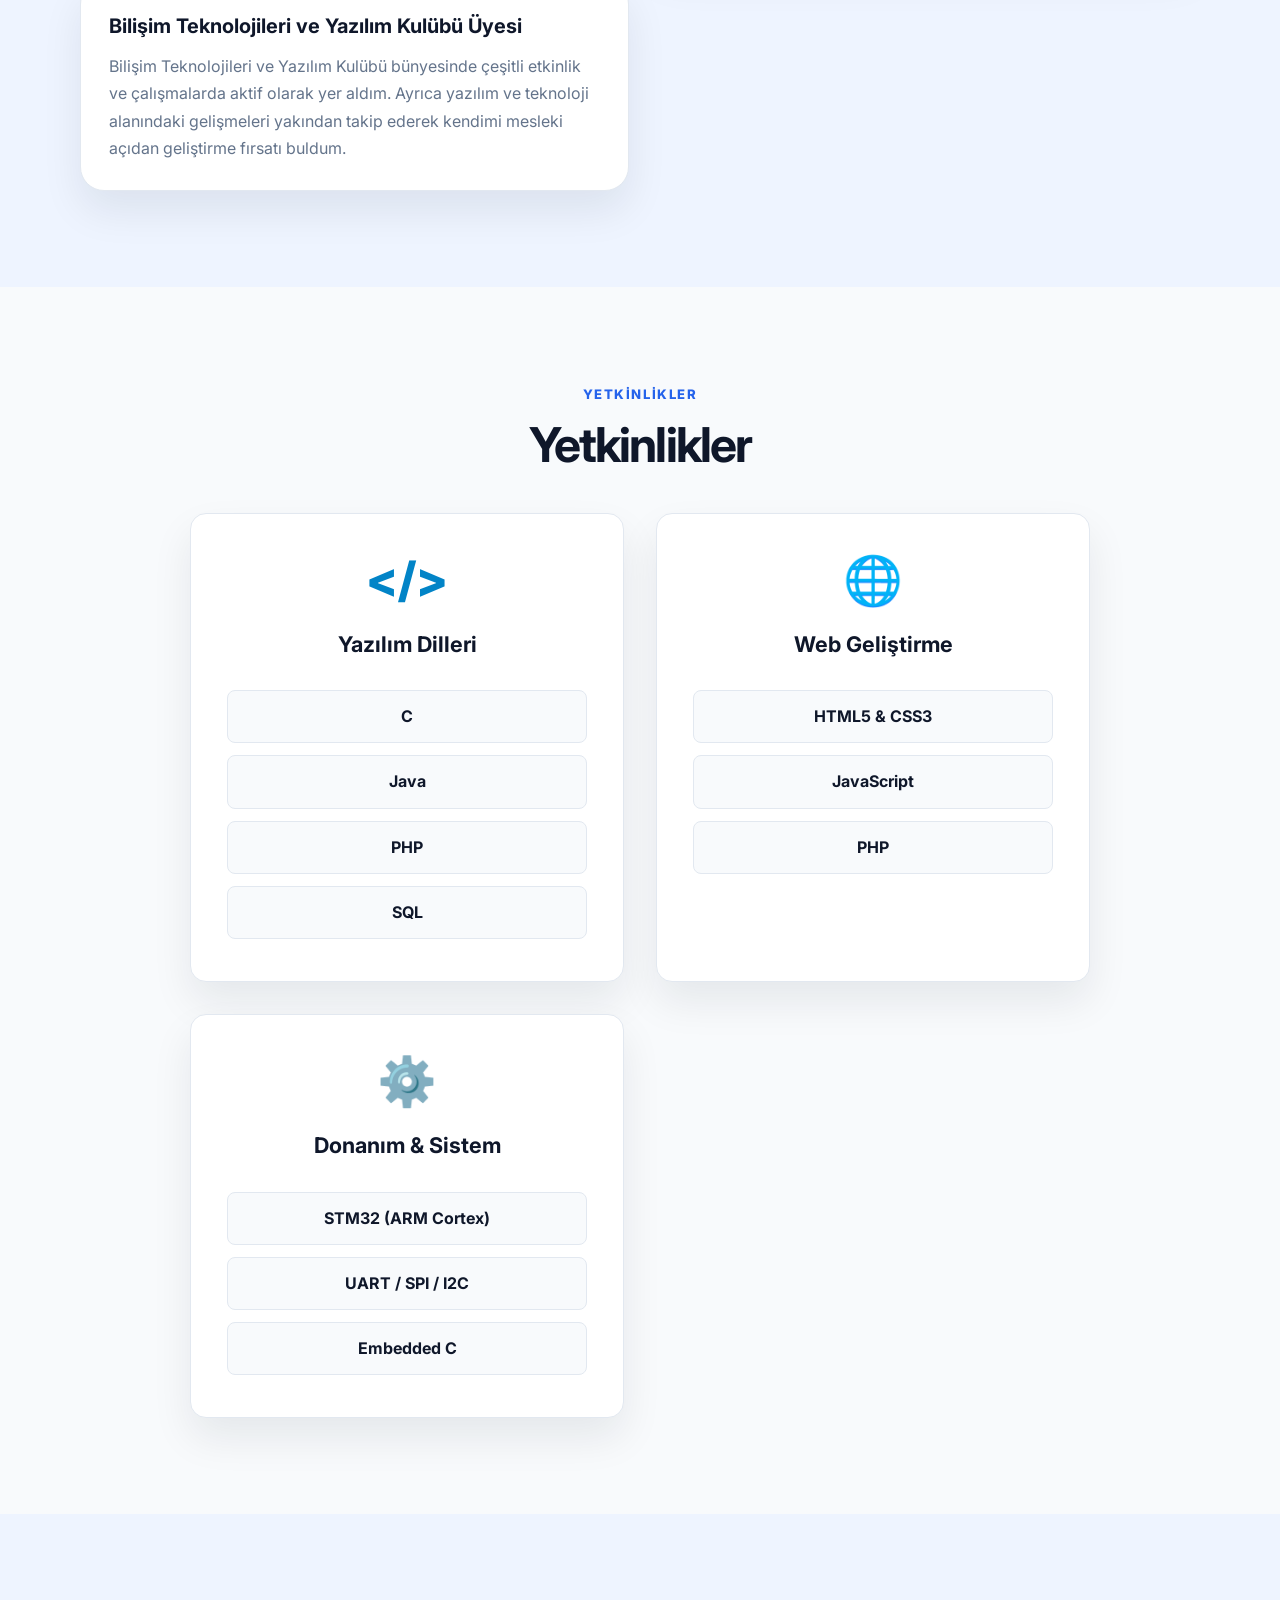
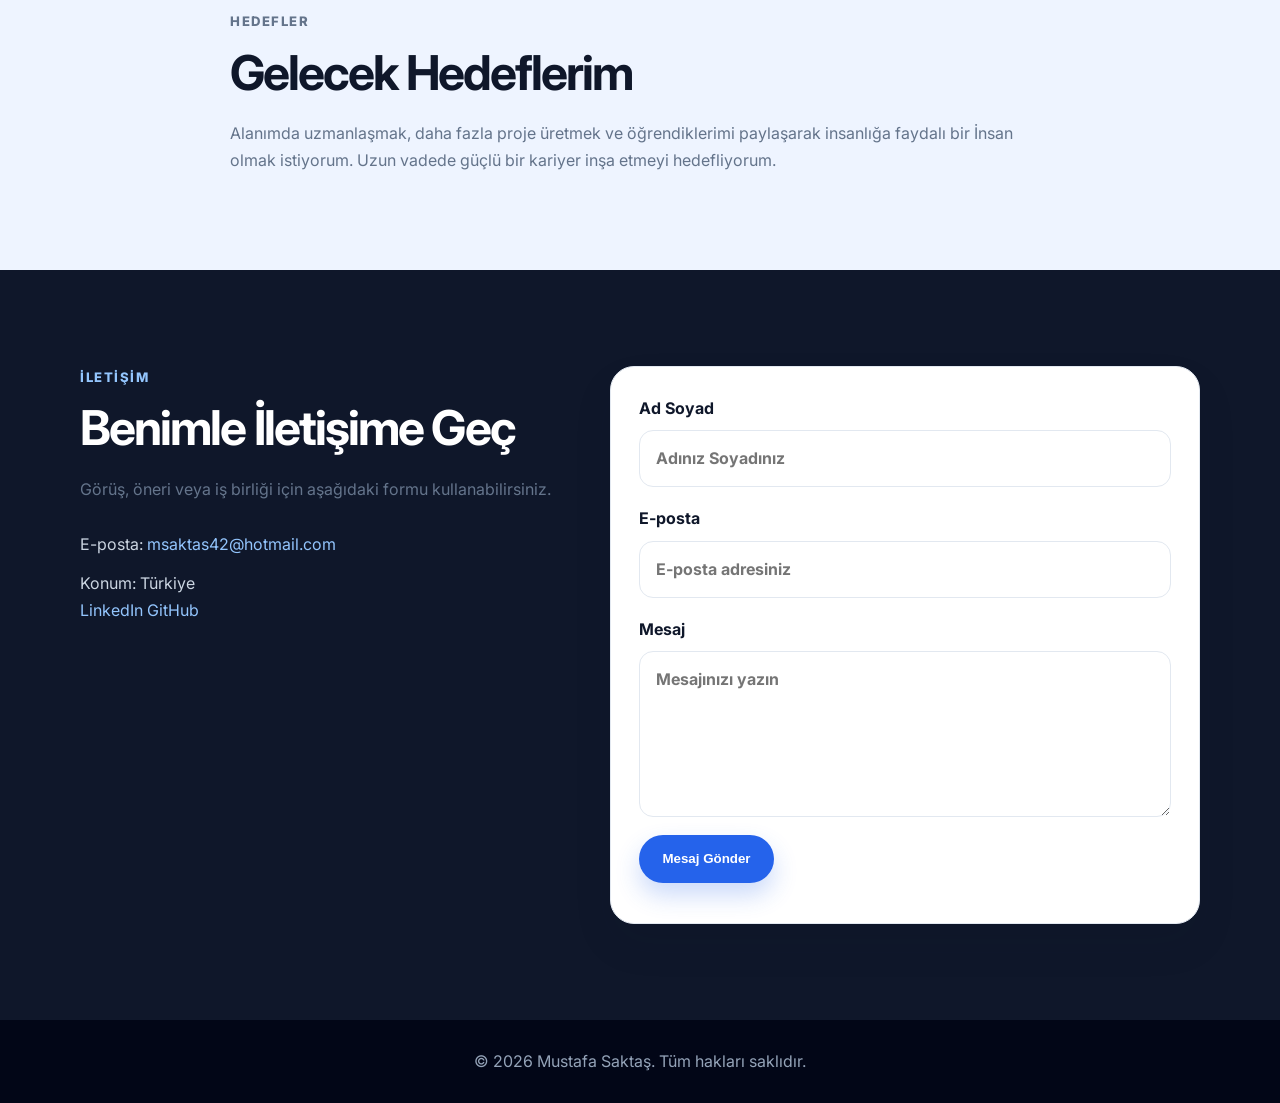
==== commit 3027f312: "H1 paragrafında güncelleme" ====
--- a/index.html
+++ b/index.html
@@ -1,9 +1,10 @@
 <!DOCTYPE html>
 <html lang="tr">
 <head>
+  <meta name="description" content="Mustafa Saktaş'ın kişisel blog ve portfolyo sitesi. Yazılım projeleri, CV, iletişim bilgileri ve kişisel yazıları.">
   <meta charset="UTF-8" />
   <meta name="viewport" content="width=device-width, initial-scale=1.0" />
-  <title>Astro Saktaş Web Sitesi</title>
+<title>Mustafa Saktaş | Kişisel Blog ve Portfolyo</title>
   <link rel="stylesheet" href="style.css" />
   <link rel="preconnect" href="https://fonts.googleapis.com">
   <link rel="preconnect" href="https://fonts.gstatic.com" crossorigin>
@@ -40,7 +41,8 @@
           <p class="eyebrow">Kişisel Blog & Portfolyo</p>
           <h1>Merhaba, ben <span>Mustafa Saktaş</span>.</h1>
           <p class="hero-text">
-            Bu blogda eğitim hayatımı, çalışmalarımı, deneyimlerimi ve geleceğe yönelik hedeflerimi paylaşıyorum.
+            Mustafa Saktaş kişisel blog ve portfolyo sitesi. Yazılım projelerimi,
+            CV bilgilerimi ve blog yazılarımı burada paylaşıyorum.
           </p>
           <div class="hero-actions"> 
             <a href="assets\files\CV_Mustafa_Saktaş.pdf" class="btn primary" download>Özgeçmişimi İndir</a>
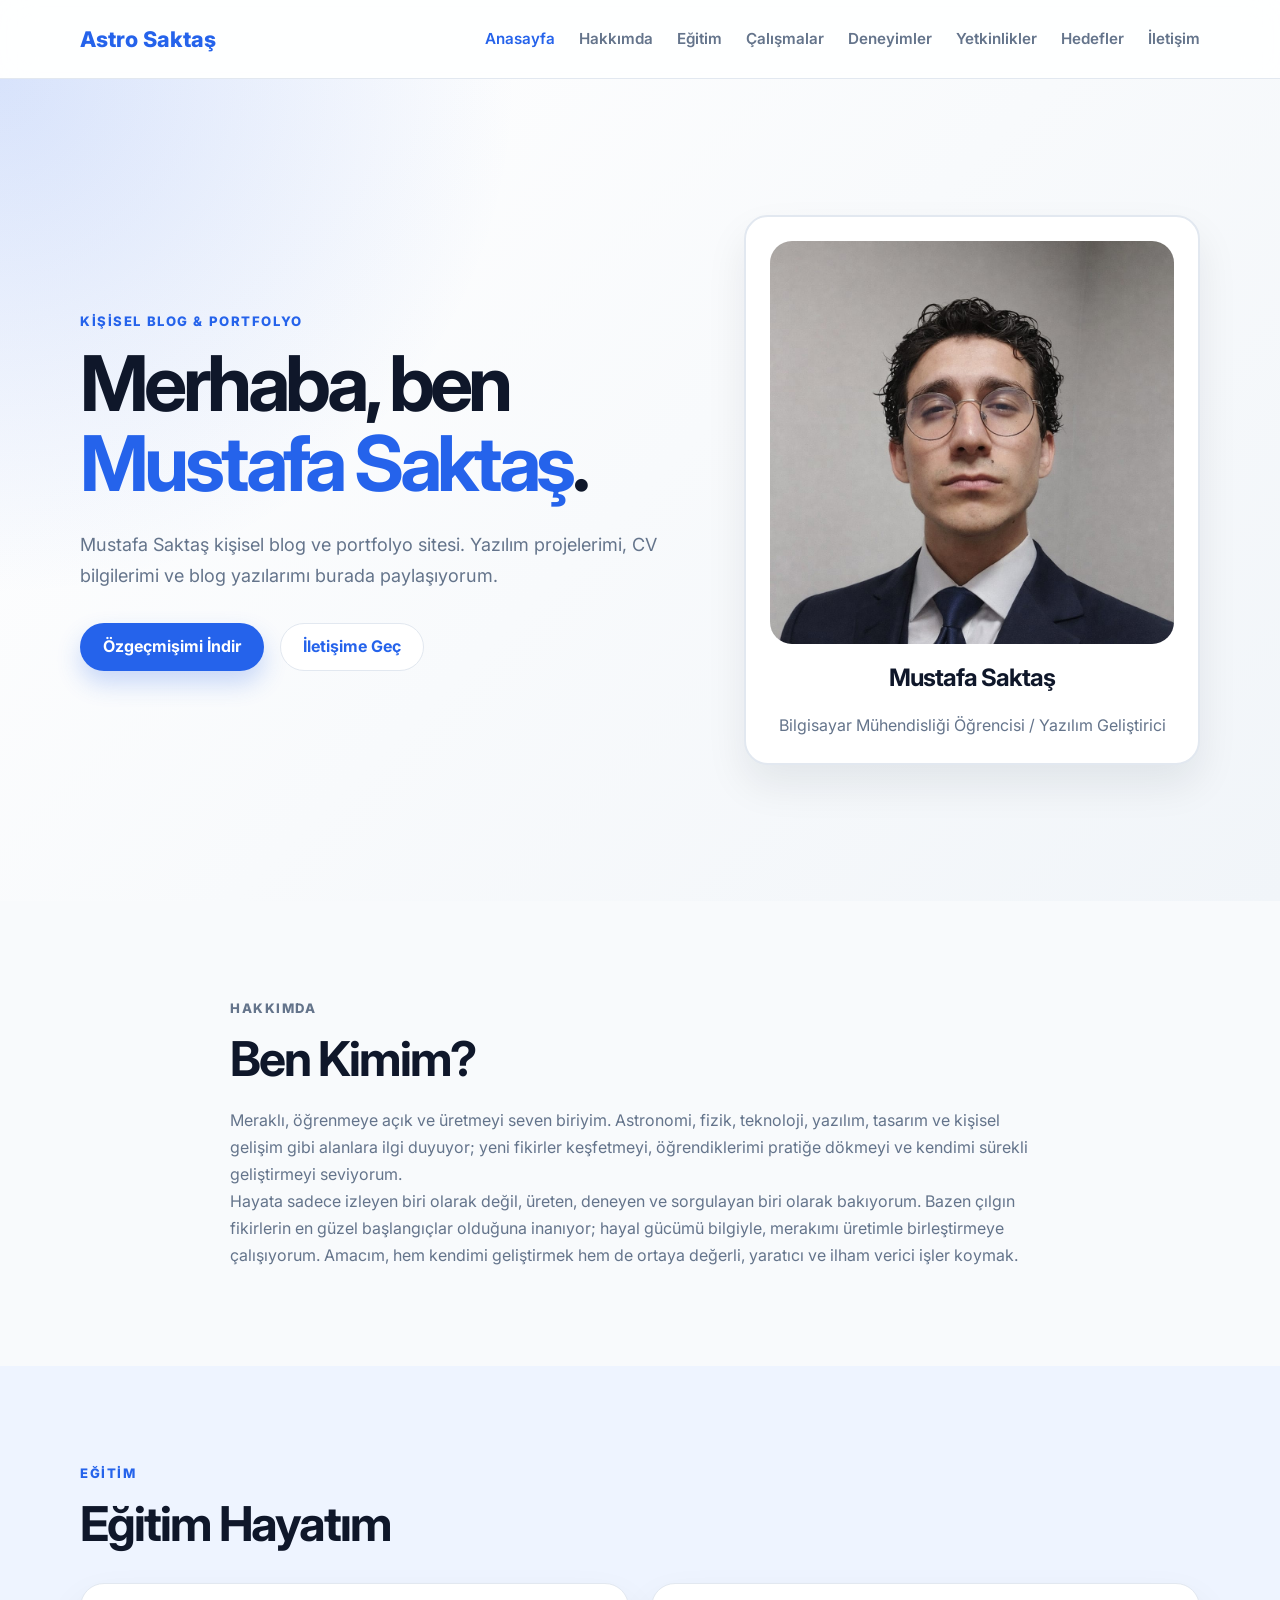
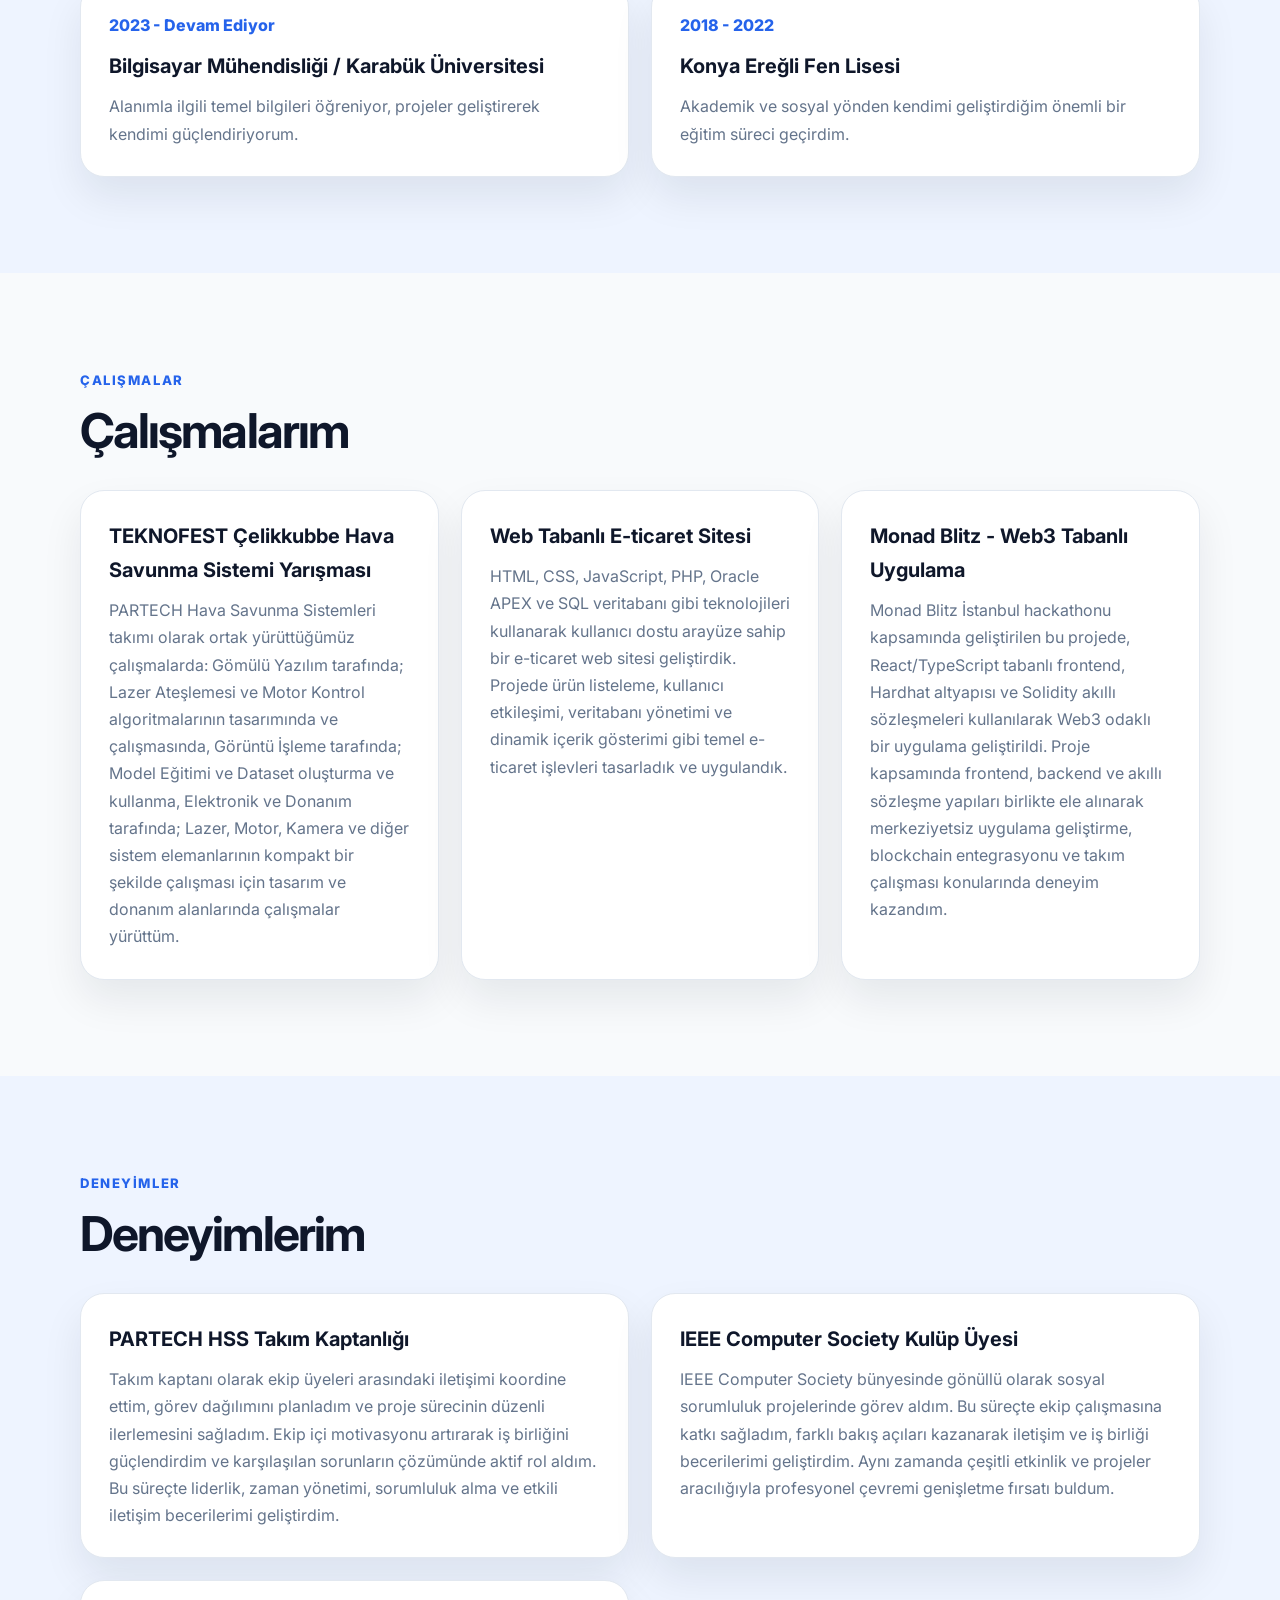
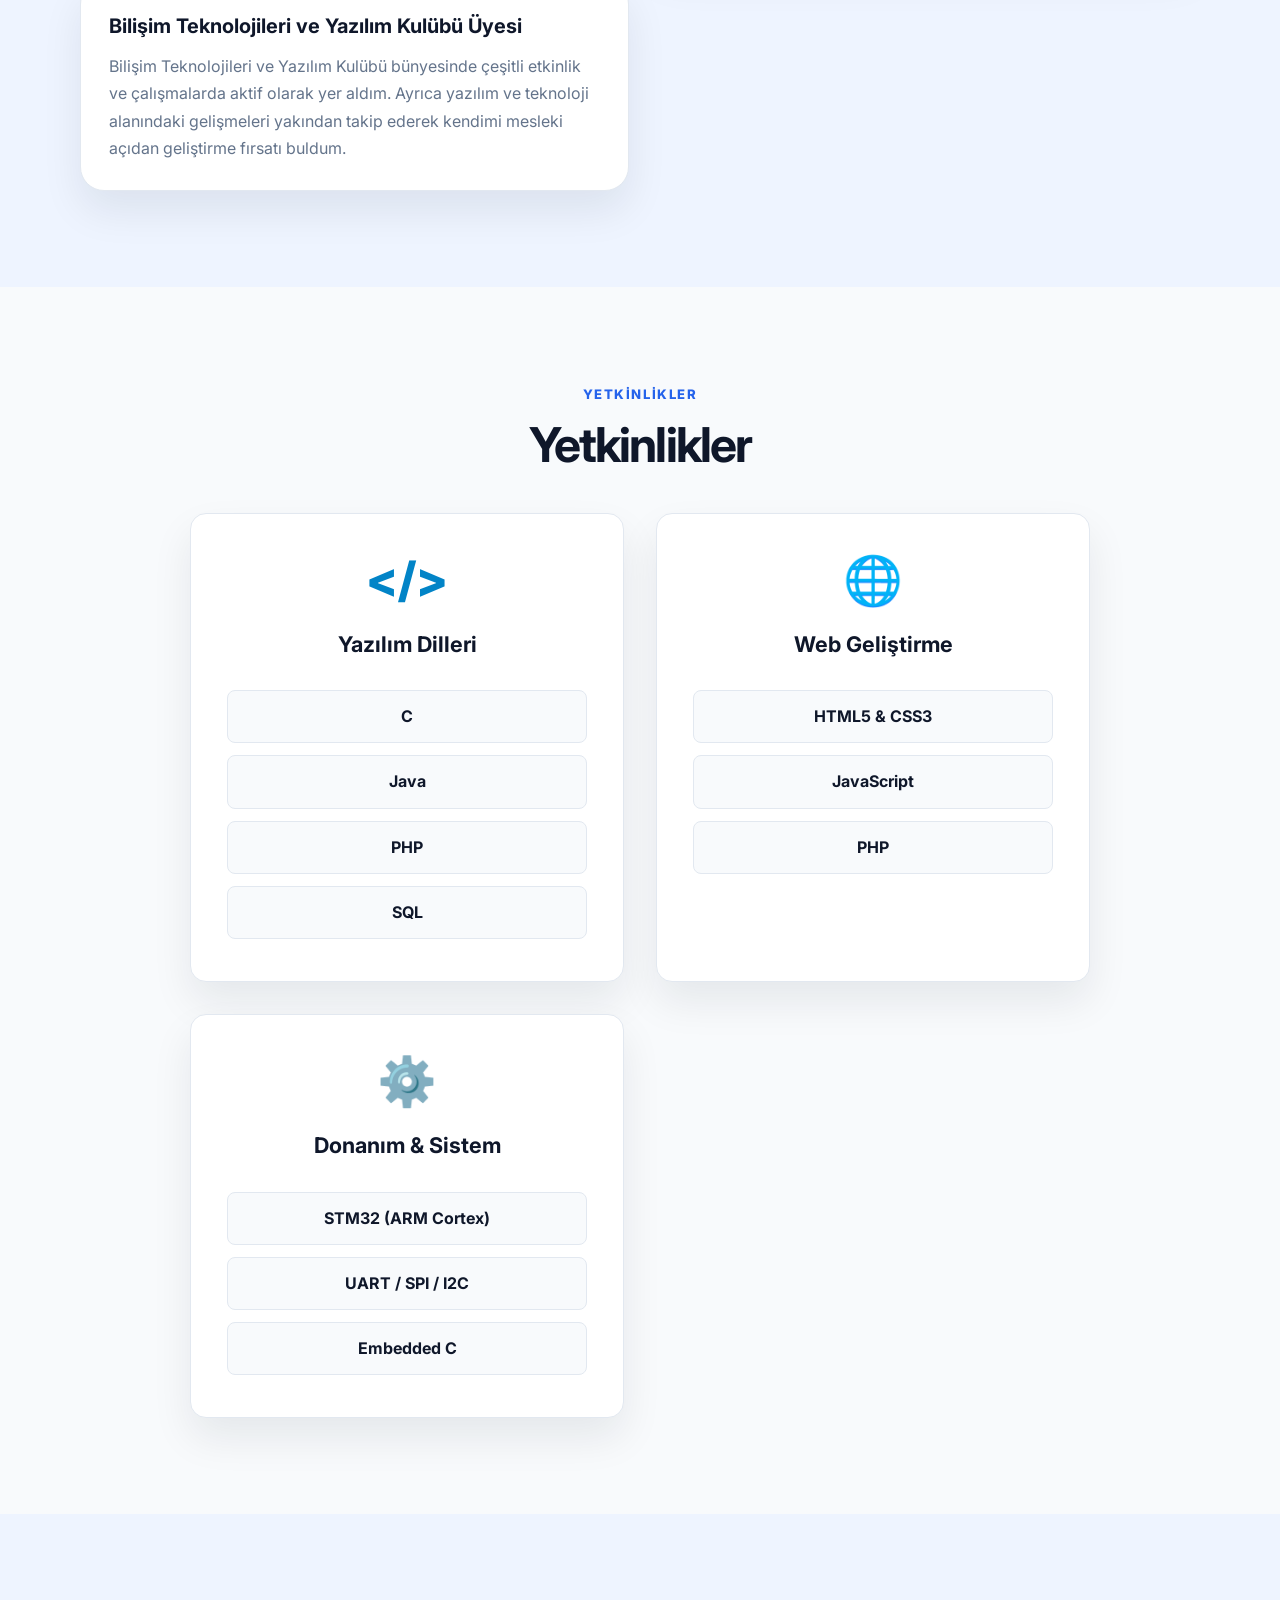
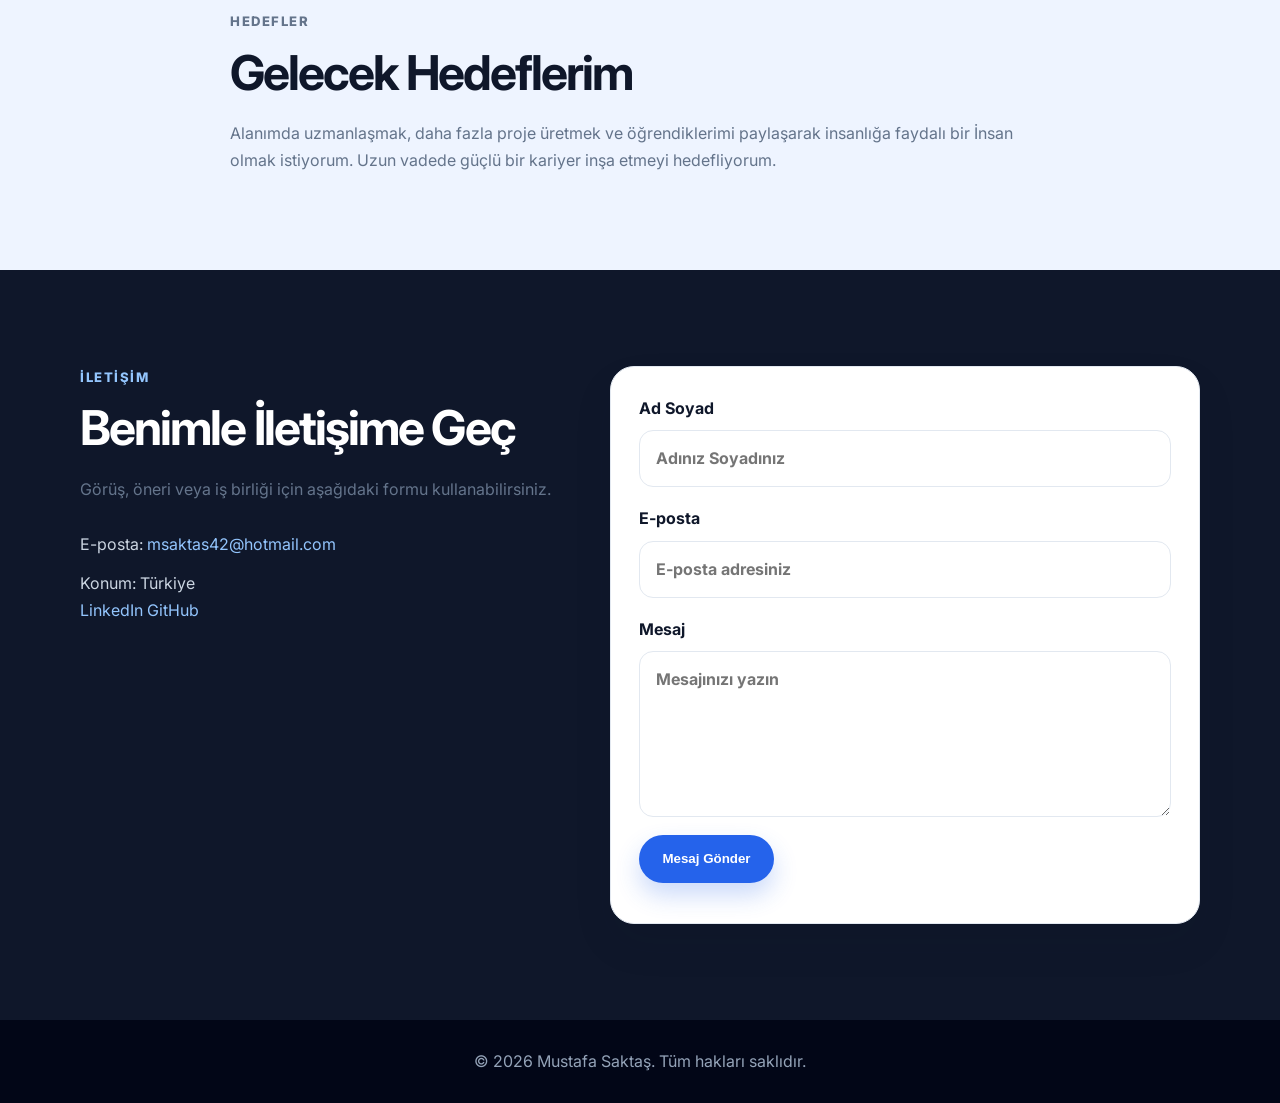
==== commit d766c1cc: "İsimlendirme ve tanımlamalarda özelleştirmeler" ====
--- a/index.html
+++ b/index.html
@@ -51,7 +51,7 @@
         </div>
 
         <div class="profile-card reveal">
-          <img src="assets/img/Saktas1.jpeg" alt="Profil Fotoğrafı" class="profile-img" />
+          <img src="assets/img/MustafaSaktas0.jpeg" alt="Mustafa Saktaş profil fotoğrafı" class="profile-img" />
           <div class="profile-info">
             <h2>Mustafa Saktaş</h2>
             <p>Bilgisayar Mühendisliği Öğrencisi / Yazılım Geliştirici</p>
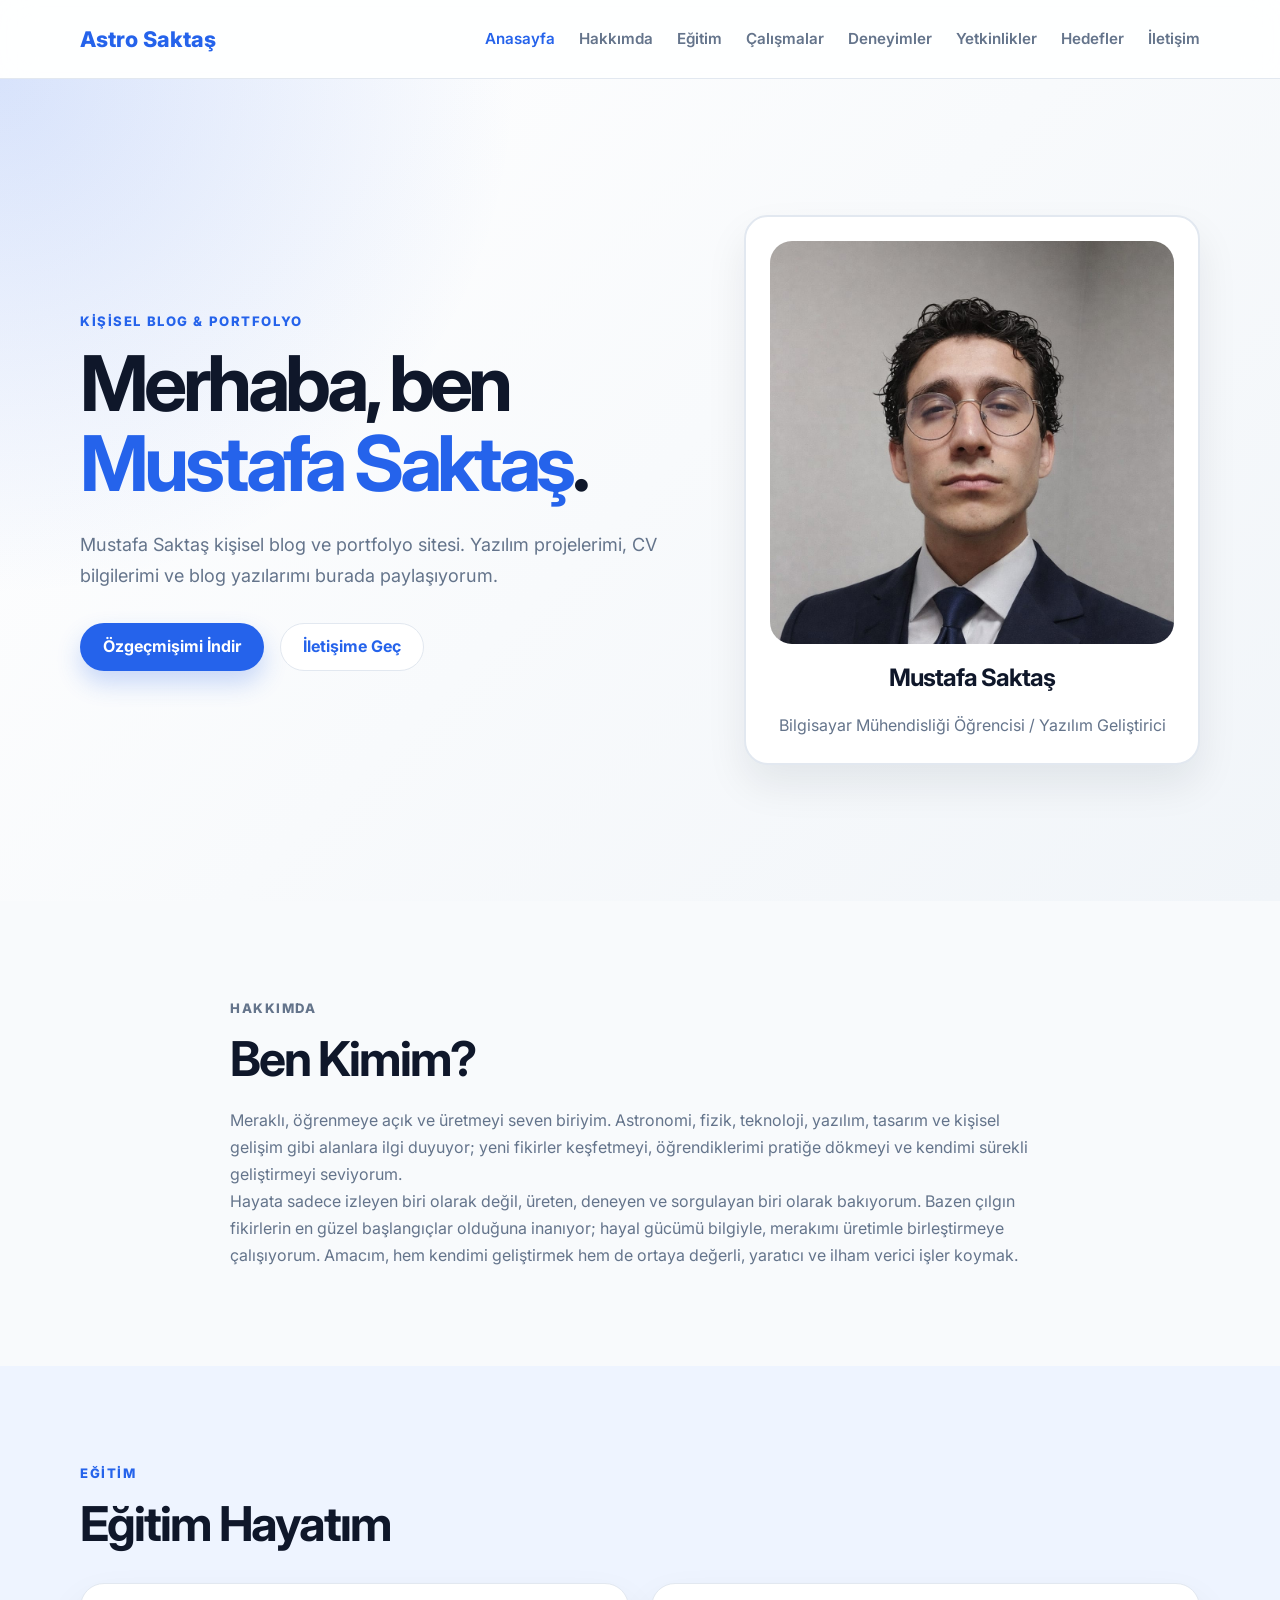
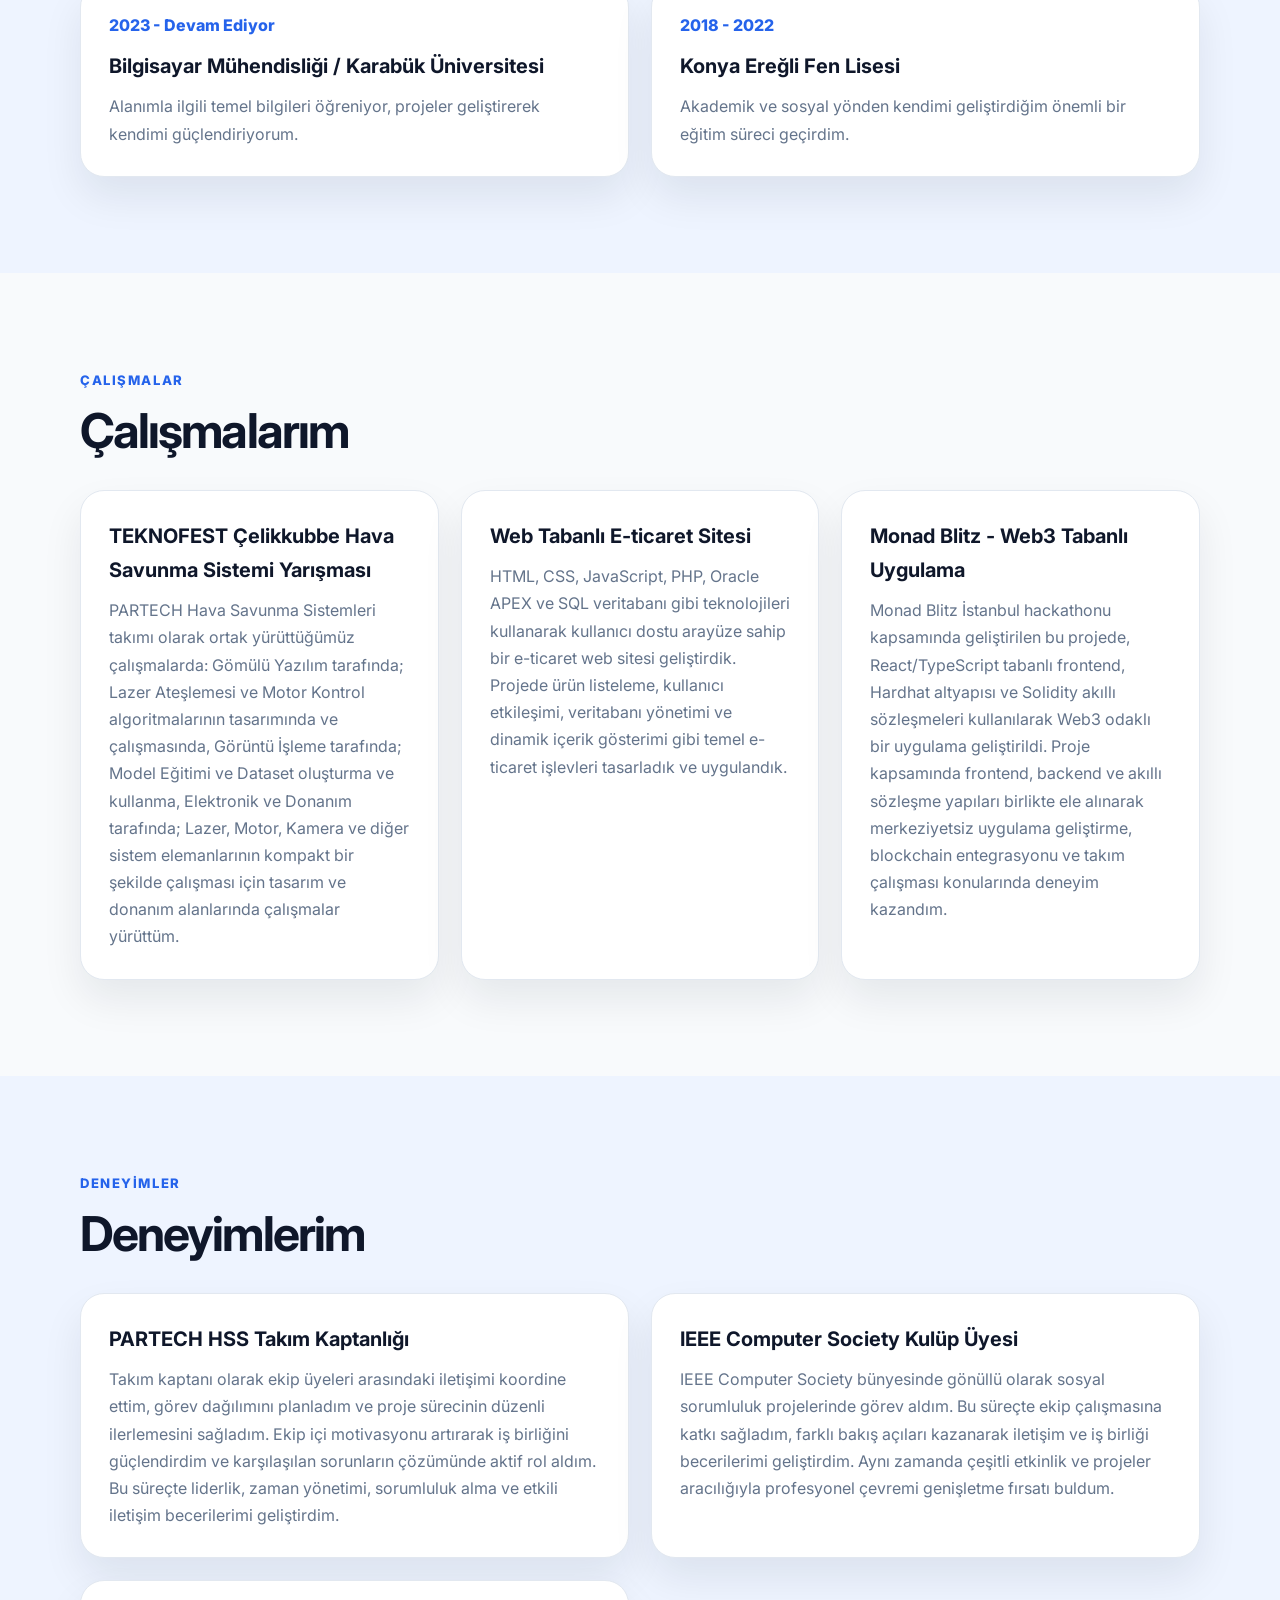
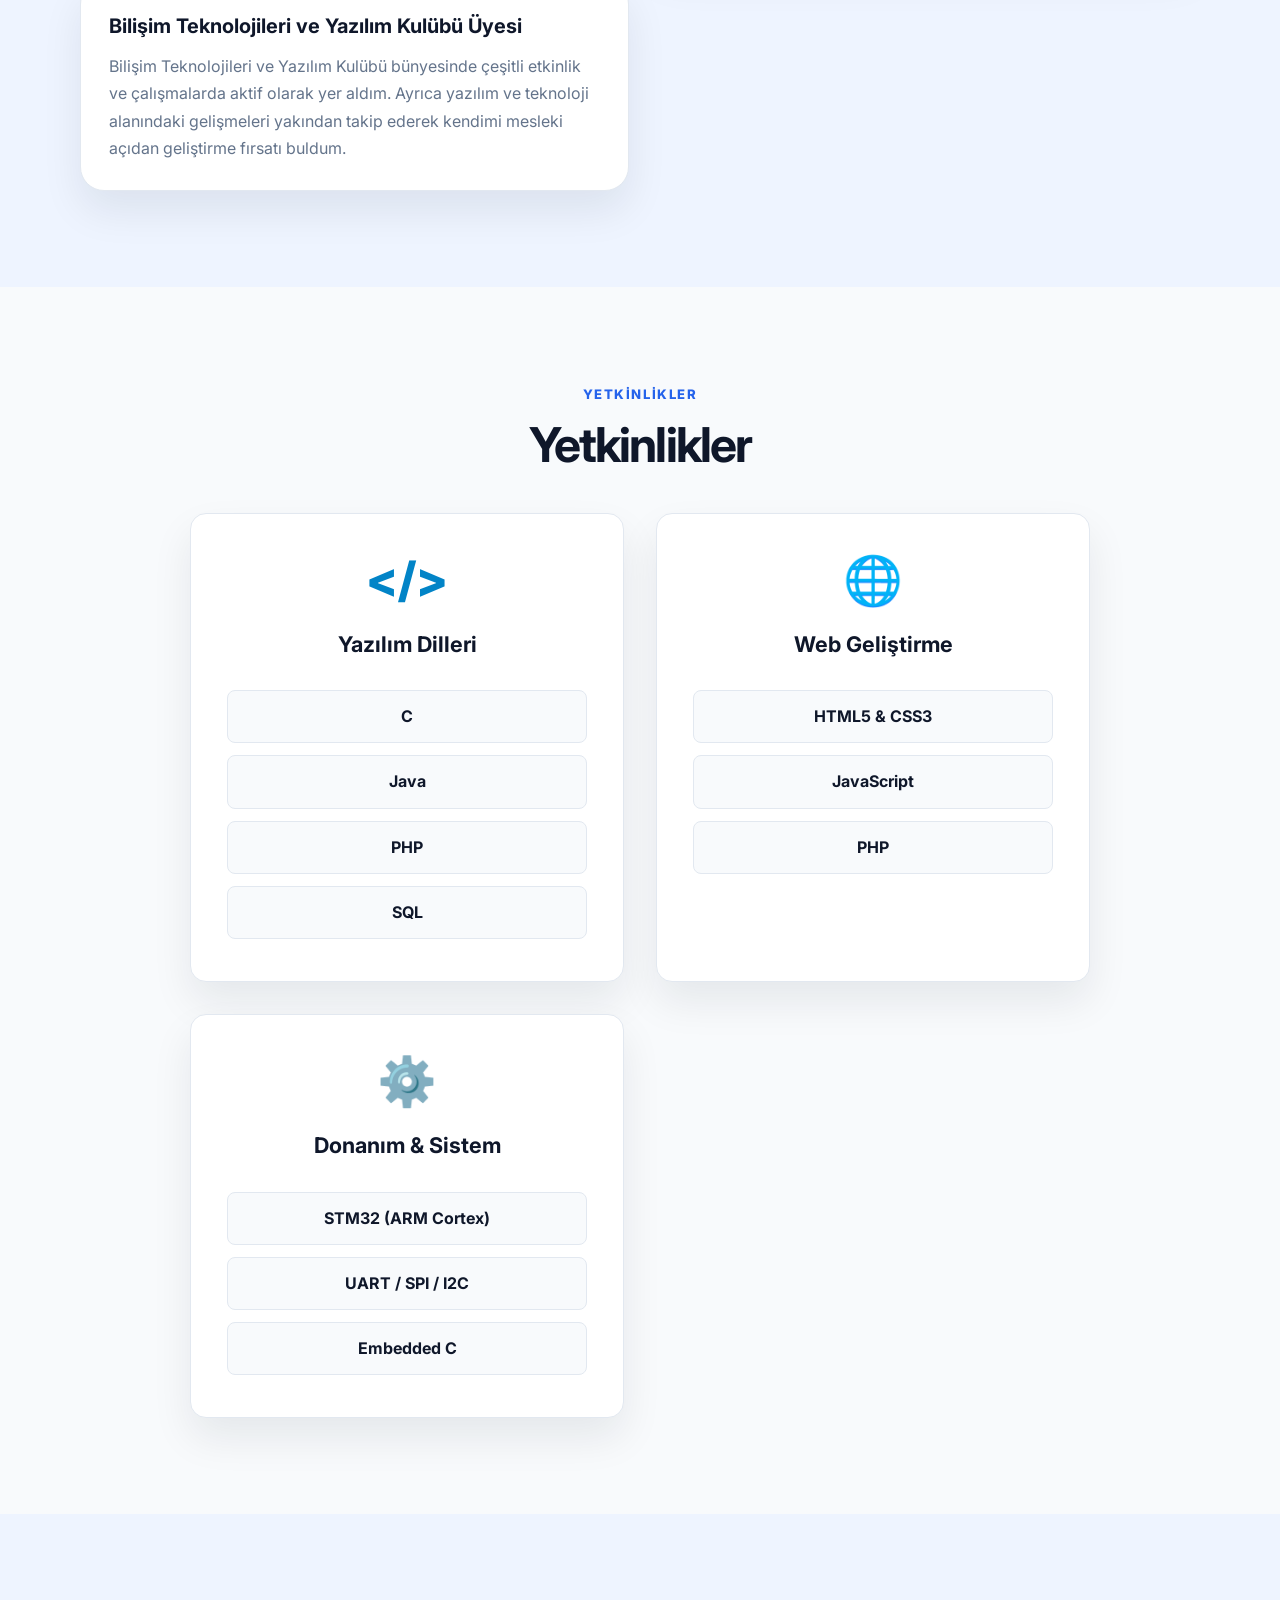
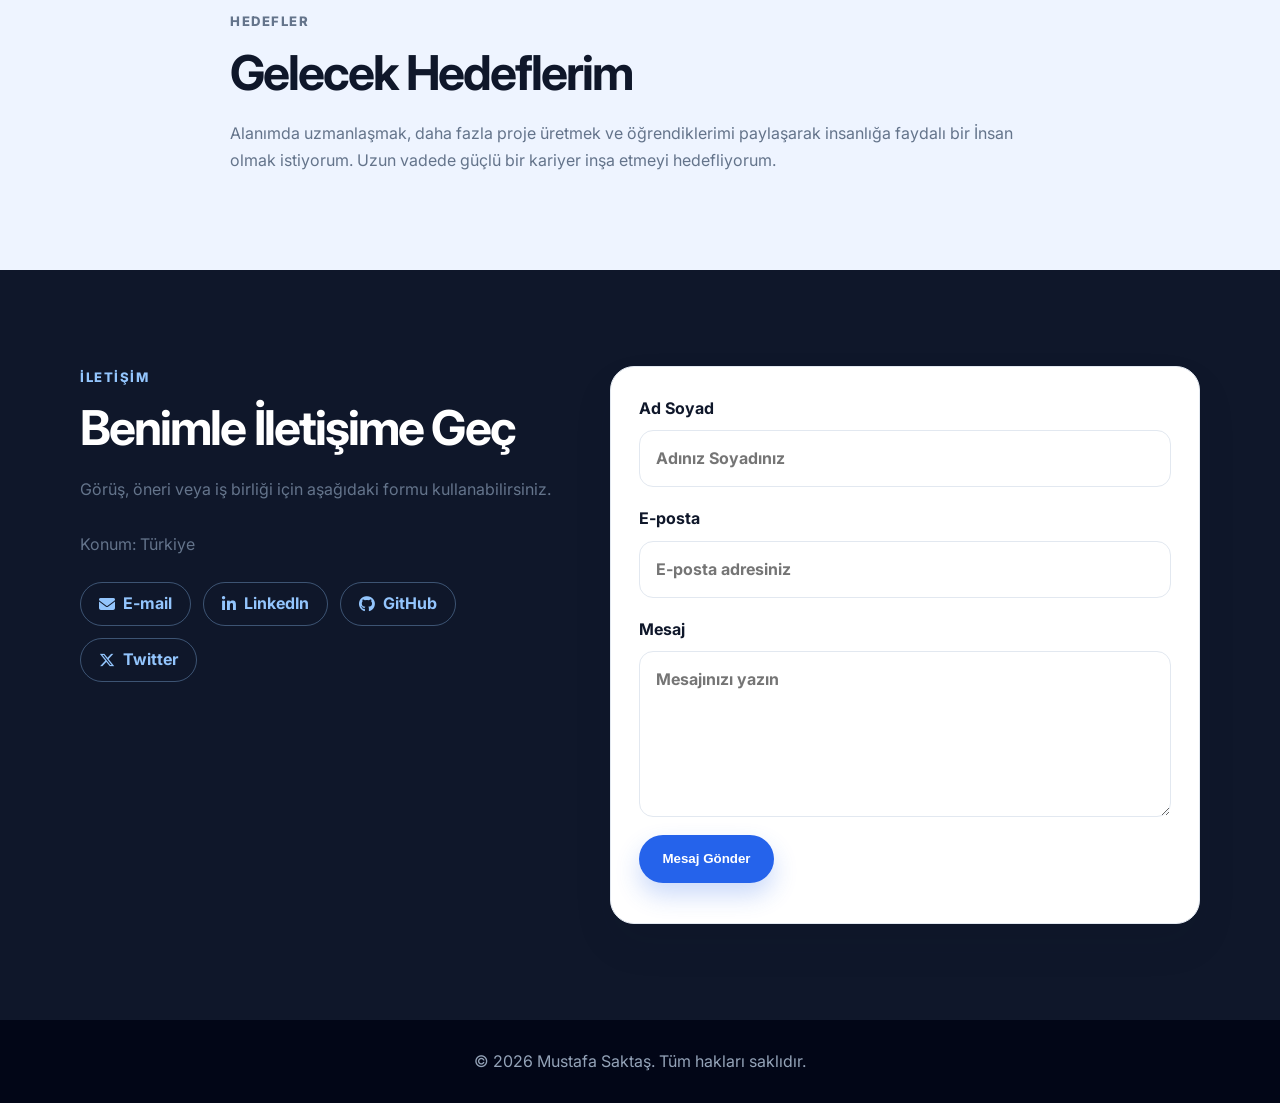
==== commit 427d2008: "İletişim alanında güncellemeler yapıldı." ====
--- a/index.html
+++ b/index.html
@@ -1,15 +1,66 @@
 <!DOCTYPE html>
 <html lang="tr">
+
 <head>
-  <meta name="description" content="Mustafa Saktaş'ın kişisel blog ve portfolyo sitesi. Yazılım projeleri, CV, iletişim bilgileri ve kişisel yazıları.">
   <meta charset="UTF-8" />
   <meta name="viewport" content="width=device-width, initial-scale=1.0" />
-<title>Mustafa Saktaş | Kişisel Blog ve Portfolyo</title>
+
+  <title>Mustafa Saktaş | Kişisel Blog ve Portfolyo</title>
+
+  <meta
+    name="description"
+    content="Mustafa Saktaş'ın kişisel blog ve portfolyo sitesi. Yazılım projeleri, CV, iletişim bilgileri ve kişisel yazıları."
+  />
+  <meta name="author" content="Mustafa Saktaş" />
+  <meta
+    name="keywords"
+    content="Saktaş, Saktas, Saktaş Site, Saktas Site, Saktaş Website, Saktas Website, Mustafa Saktaş, Mustafa Saktas, Mustafa Saktaş blog, Mustafa Saktaş portfolyo, Mustafa Saktaş CV, Astro Saktaş, AstroSaktaş, Astro Saktas, yazılım geliştirici, kişisel web sitesi"
+  />
+
+  <link rel="canonical" href="https://mustafasaktas.github.io/" />
+
+  <link rel="icon" type="image/png" sizes="512x512" href="assets/img/SaktasFavicon.png" />
+  <link rel="apple-touch-icon" sizes="180x180" href="assets/img/SaktasFavicon.png" />
+  <link rel="icon" type="image/png" sizes="64x64" href="assets/img/SaktasFavicon.png">
+  <link rel="icon" type="image/png" sizes="32x32" href="assets/img/SaktasFavicon.png">
+  <link rel="icon" type="image/png" sizes="16x16" href="assets/img/SaktasFavicon.png">
+  
+  <link rel="stylesheet" href="https://cdnjs.cloudflare.com/ajax/libs/font-awesome/6.5.1/css/all.min.css">
+
+  <meta property="og:title" content="Mustafa Saktaş | Kişisel Blog ve Portfolyo" />
+  <meta
+    property="og:description"
+    content="Mustafa Saktaş'ın kişisel blog ve portfolyo sitesi. Yazılım projeleri, CV, iletişim bilgileri ve kişisel yazıları."
+  />
+  <meta property="og:url" content="https://mustafasaktas.github.io/" />
+  <meta property="og:type" content="website" />
+  <meta property="og:site_name" content="Mustafa Saktaş" />
+
+  <script type="application/ld+json">
+    {
+      "@context": "https://schema.org",
+      "@type": "Person",
+      "name": "Mustafa Saktaş",
+      "alternateName": "Mustafa Saktas",
+      "url": "https://mustafasaktas.github.io/",
+      "sameAs": [
+        "https://github.com/MustafaSaktas",
+        "https://www.linkedin.com/in/msaktas/"
+      ],
+      "jobTitle": "Bilgisayar Mühendisi | Yazılım Geliştirici"
+    }
+  </script>
+
   <link rel="stylesheet" href="style.css" />
-  <link rel="preconnect" href="https://fonts.googleapis.com">
-  <link rel="preconnect" href="https://fonts.gstatic.com" crossorigin>
-  <link href="https://fonts.googleapis.com/css2?family=Inter:wght@400;500;600;700;800&display=swap" rel="stylesheet">
+
+  <link rel="preconnect" href="https://fonts.googleapis.com" />
+  <link rel="preconnect" href="https://fonts.gstatic.com" crossorigin />
+  <link
+    href="https://fonts.googleapis.com/css2?family=Inter:wght@400;500;600;700;800&display=swap"
+    rel="stylesheet"
+  />
 </head>
+
 <body>
   <header class="site-header">
     <nav class="navbar container">
@@ -45,7 +96,7 @@
             CV bilgilerimi ve blog yazılarımı burada paylaşıyorum.
           </p>
           <div class="hero-actions"> 
-            <a href="assets\files\CV_Mustafa_Saktaş.pdf" class="btn primary" download>Özgeçmişimi İndir</a>
+            <a href="assets/files/CV_Mustafa_Saktaş.pdf" class="btn primary" download>Özgeçmişimi İndir</a>
             <a href="#iletisim" class="btn secondary">İletişime Geç</a>
           </div>
         </div>
@@ -196,18 +247,33 @@
           <p class="section-label">İletişim</p>
           <h2>Benimle İletişime Geç</h2>
           <p>Görüş, öneri veya iş birliği için aşağıdaki formu kullanabilirsiniz.</p>
-          <ul class="contact-info">
-            <li>E-posta: <a href="mailto:msaktas42@hotmail.com">msaktas42@hotmail.com</a></li>
-            <li>Konum: Türkiye</li>
-          </ul>
-
-          <div class="social-links">
-            <a href="https://www.linkedin.com/in/msaktas" target="_blank" rel="noopener noreferrer">
+          <div class="contact-info">
+            <p>Konum: Türkiye</p>
+          </div>
+
+          <div class="contact-links">
+
+            <a href="mailto:msaktas42@hotmail.com" class="contact-btn">
+              <i class="fa-solid fa-envelope"></i>
+              E-mail
+            </a>
+            
+
+            <a href="https://www.linkedin.com/in/msaktas" class="contact-btn" target="_blank" rel="noopener noreferrer">
+              <i class="fa-brands fa-linkedin-in"></i>
               LinkedIn
             </a>
-            <a href="https://github.com/MustafaSaktas" target="_blank" rel="noopener noreferrer">
+
+            <a href="https://github.com/MustafaSaktas" class="contact-btn" target="_blank" rel="noopener noreferrer">
+              <i class="fa-brands fa-github"></i>
               GitHub
             </a>
+
+            <a href="https://x.com/m_Saktas" class="contact-btn" target="_blank" rel="noopener noreferrer">
+              <i class="fa-brands fa-x-twitter"></i>
+              Twitter
+            </a>
+
           </div>
         </div>
 
--- a/style.css
+++ b/style.css
@@ -317,6 +317,39 @@
   gap: 8px;
   font-weight: 700;
   margin-bottom: 18px;
+}
+
+.contact-links {
+  display: flex;
+  flex-wrap: wrap;
+  gap: 12px;
+  margin-top: 24px;
+}
+
+.contact-btn {
+  display: inline-flex;
+  align-items: center;
+  justify-content: center;
+  gap: 8px;
+  min-height: 44px;
+  padding: 0 18px;
+  border-radius: 999px;
+  border: 1px solid rgba(147, 197, 253, 0.35);
+  color: #93c5fd;
+  font-weight: 700;
+  transition: transform 0.25s ease, background 0.25s ease, color 0.25s ease, border-color 0.25s ease, box-shadow 0.25s ease;
+}
+
+.contact-btn i {
+  font-size: 1rem;
+}
+
+.contact-btn:hover {
+  transform: translateY(-3px);
+  background: #2563eb;
+  color: #ffffff;
+  border-color: #2563eb;
+  box-shadow: 0 12px 24px rgba(37, 99, 235, 0.28);
 }
 
 input,
@@ -514,3 +547,4 @@
     padding: 34px 24px;
   }
 }
+
